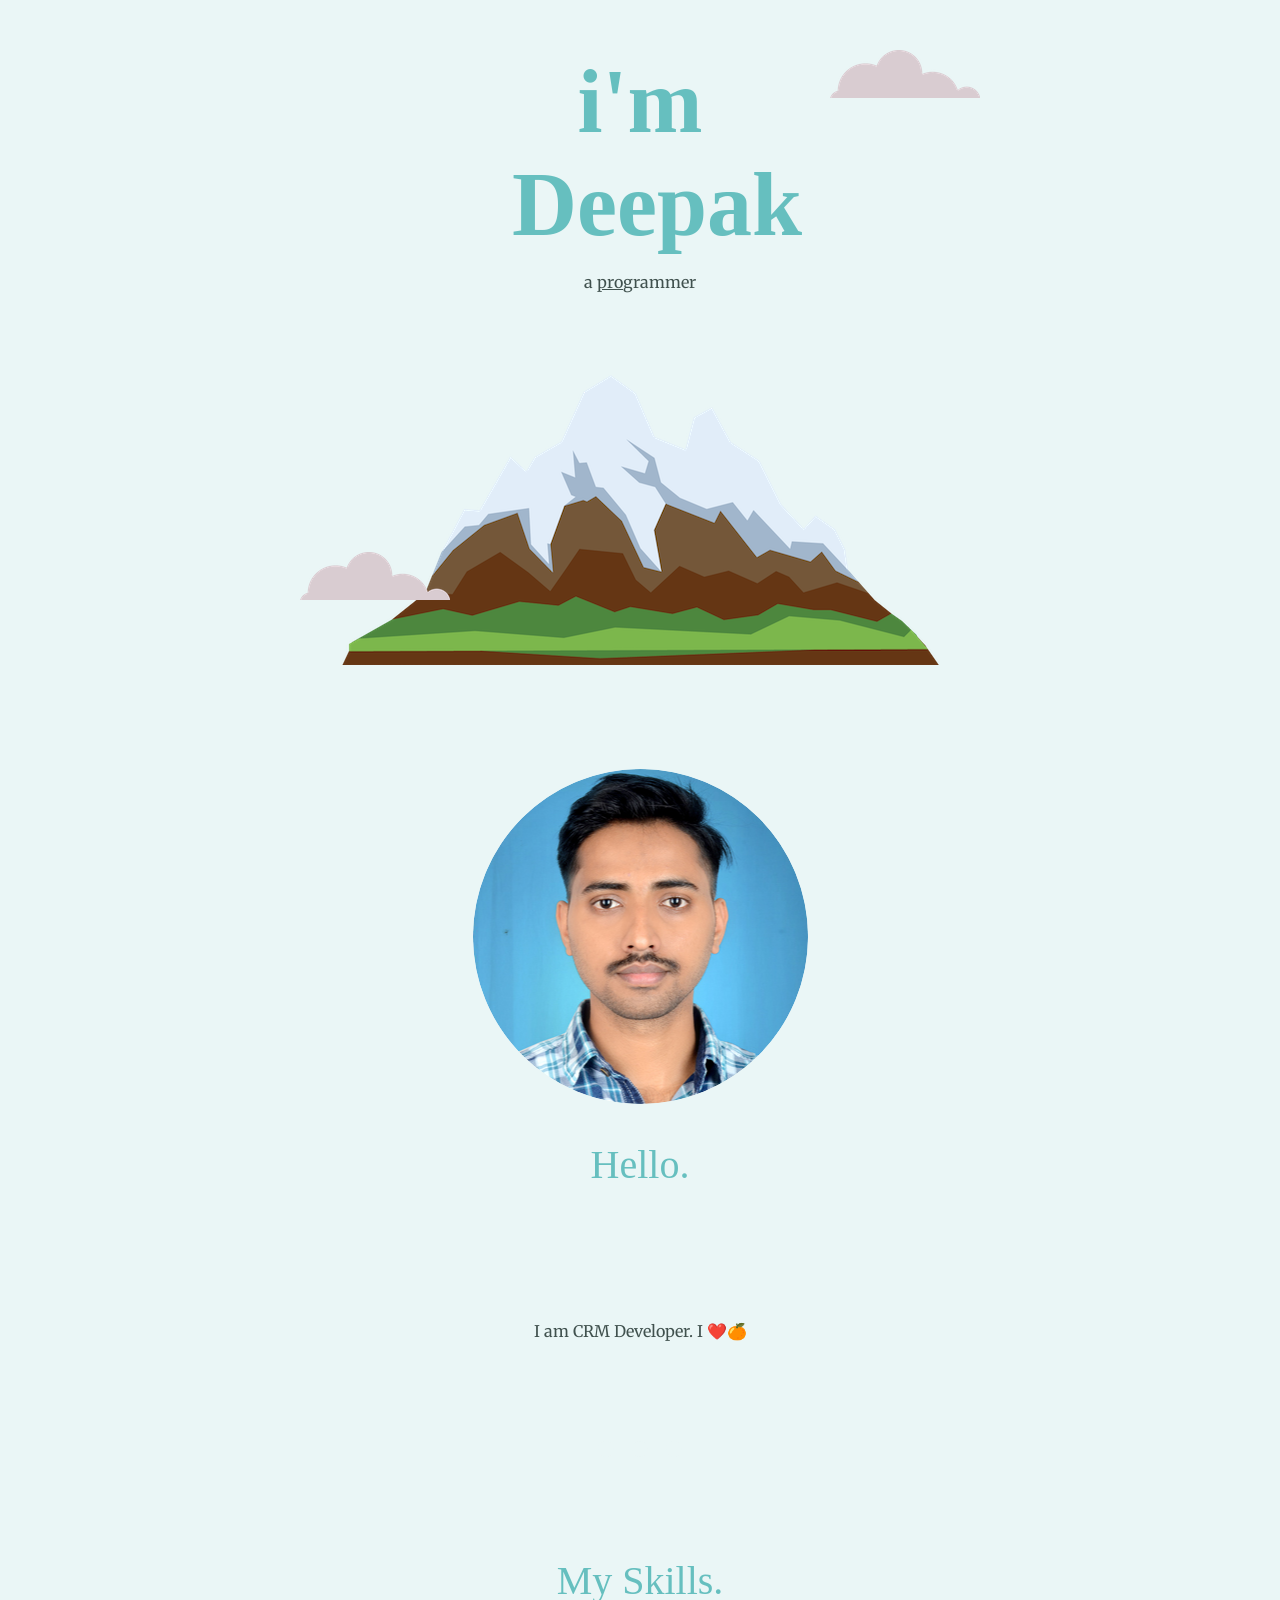
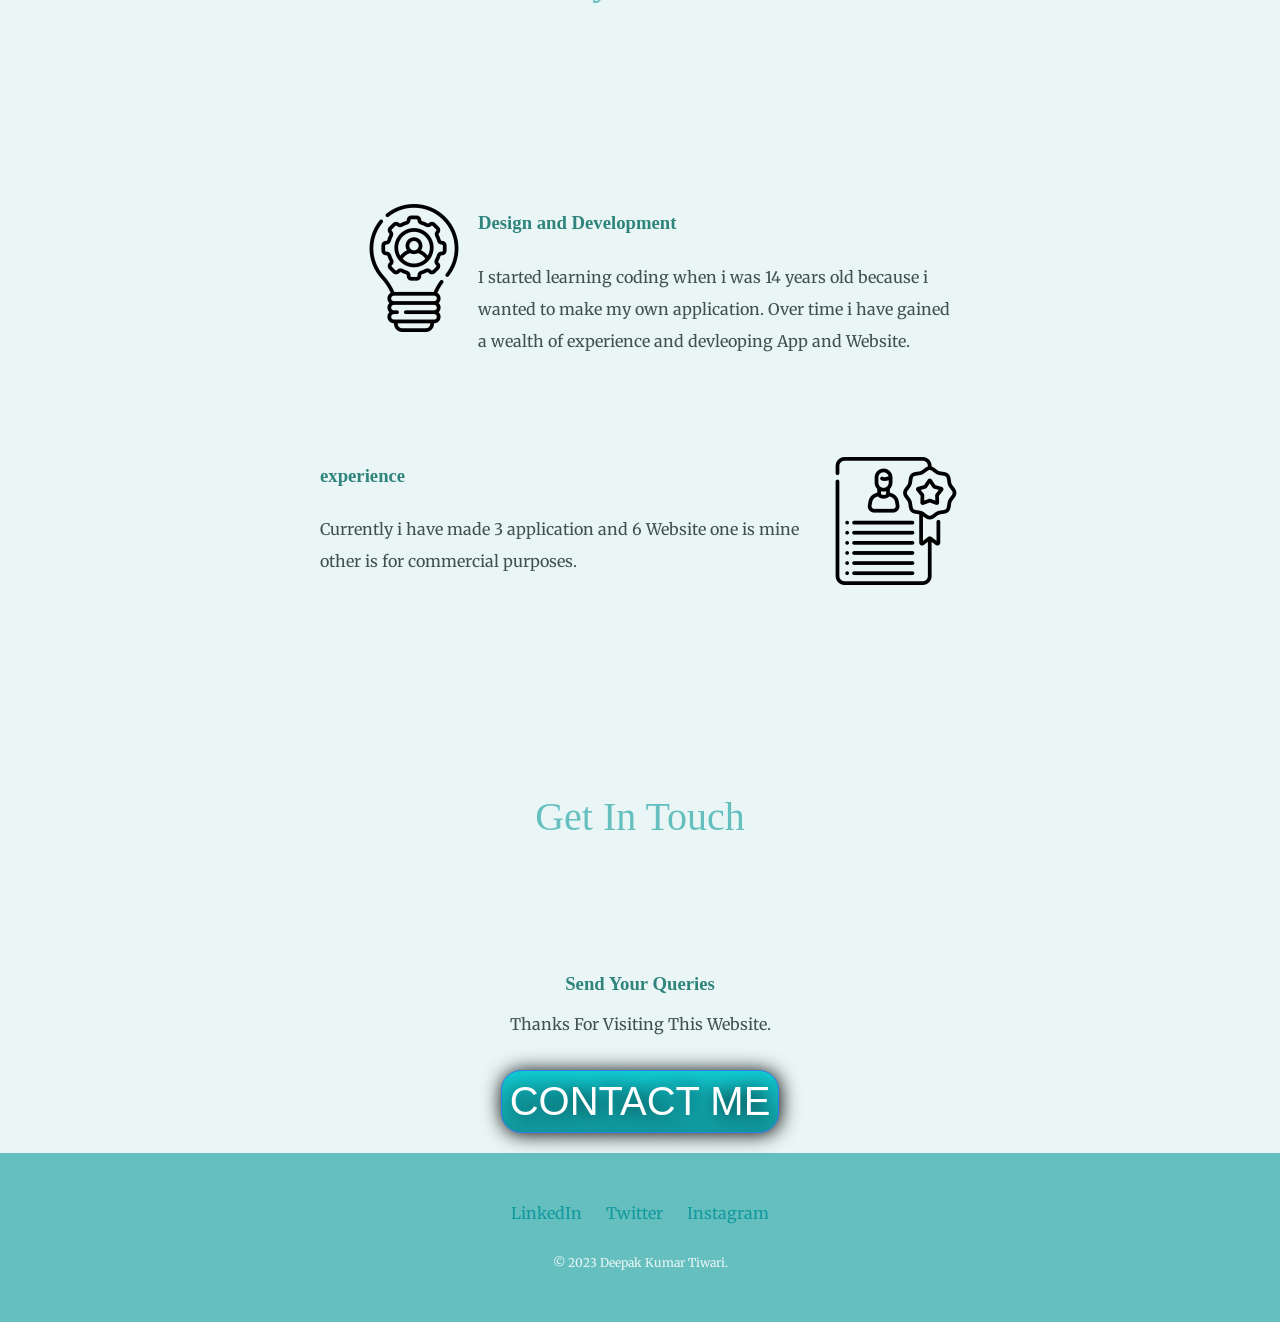
==== index.html @ 71260e7b "Icon Change" ====
<!DOCTYPE html>
<html lang="en" dir="ltr">

<head>
  <meta charset="utf-8">
  <title> Deepak K Tiwari</title>
  <link rel="stylesheet" href="css/styles.css">
  <link rel="icon" type="image/x-icon" href="images/deepak.png">
  <!-- <link rel="icon" href="favicon.ico"> -->
  <link href="<link rel=" preconnect" href="https://fonts.googleapis.com">
  <link rel="preconnect" href="https://fonts.gstatic.com" crossorigin>
  <link href="<link rel=" preconnect" href="https://fonts.googleapis.com">
  <link rel="preconnect" href="https://fonts.gstatic.com" crossorigin>
  <link href="https://fonts.googleapis.com/css2?family=Merriweather:wght@300&family=Montserrat:wght@200&display=swap"
    rel="stylesheet">
</head>

<body>
  <div class="top-container"> </div>
  <img class="top-cloud" src="images/cloud.png" alt="cloud">
  <h1>i'm Deepak</h1>
  <p> a <span class="pro">pro</span>grammer</p>
  <img class="bottom-cloud" src="images/cloud.png" alt="cloud-images">
  <img src="images/mountain.png" alt="mountain-images">
  <div class="middle-container"> </div>
  <div class="profile">
    <img class="profile" src="images/deepak.png" alt="profile-img">
    <h2>Hello.</h2>
    <p class="intro"> I am CRM Developer. I ❤️🍊 </p>
  </div>
  <hr>
  <div class="skills">
    <h2>My Skills.</h2>
    <div class="skill-row">
      <img class="skill" src="images/skill.png" alt="skill">
      <h3> Design and Development</h3>
      <p> I started learning coding when i was 14 years old because i wanted to make my own application. Over time i
        have gained a wealth of experience and devleoping App and Website.</p>
    </div>
    <div class="skill-row">
      <img class="experience" src="images/experience.png" alt="experience">
      <h3>experience</h3>
      <p class="experience-discription"> Currently i have made 3 application and 6 Website one is mine other is for
        commercial purposes. </p>
    </div>
  </div>
  <hr>
  <div class="contact-me">
    <h2>Get In Touch</h2>
    <h3> Send Your Queries</h3>
    <p> Thanks For Visiting This Website.</p>
    <a class="btn" href="mailto:ideepaktiwari999@gmail.com">CONTACT ME</a>
  </div>
  </div>
  <div class="bottom-container">
    <a class="footer-link" href="https://www.linkedin.com/in/shreedkt/">LinkedIn</a>
    <a class="footer-link" href="https://twitter.com/shreedkt">Twitter</a>
    <a class="footer-link" href="https://www.instagram.com/shreedkt/?hl=en">Instagram</a>
    <p class="copyright">© 2023 Deepak Kumar Tiwari.</p>
  </div>
</body>

</html>
---- css/styles.css ----
body{
  background-color: #EAF6F6;
  color: #40514E;
  margin: 0;
  text-align: center;
  font-family: 'Merriweather', serif;
}
h1{
  color: #66BFBF;
  font-size: 5.625rem;
  width: 20%;
  margin: 50px auto 0 auto;
  font-family: 'Sacramento', cursive;
}
h2{
  font-family: 'Sacramento', cursive;
  color: #66BFBF;
  font-size: 2.5rem;
  font-weight: normal;
  padding-bottom: 100px;
}
h3{
  font-family: 'Sacramento', cursive;
  color: #2F847C;
}
.profile{
  border-radius: 600px;
}
.pro {
  text-decoration: underline;
}
.bottom-cloud {
  position: absolute;
  left: 300px;
  bottom: 300px;
}
.top-cloud {
  position: absolute;
  right: 300px;
  top: 50px;
}.skill-row{
  width: 50%;
  margin: 100px auto 100px auto;
  text-align: left;
  line-height: 2;
}
.skill{
  float: left;
  margin-left: 30px;
}
.experience{
float: right;
margin-left: 30px;
}
.intro{
  width: 100%;
}
hr {
  border: dotted #EAF6F6 16px;
  border-bottom: none;
  width: 4%;
  margin: 100px auto;
}
.middle-container{
  margin: 100px 0;
}
.bottom-container{
  background-color: #66BFBF;
  padding: 50px 0 20px;
}
a{
  color: #11999E;
  margin: 20px 10px;
  text-decoration: none;
}
a:hover{
  color: #EAF6F6;
}
.copyright{
  color: #EAF6F6;
  font-size: 0.75rem;
  padding: 20px 0;
}
.btn{
   background: #11CDD4;
   background-image: -webkit-linear-gradient(top, #11CDD4, #11999E);
   background-image: -moz-linear-gradient(top, #11CDD4, #11999E);
   background-image: -ms-linear-gradient(top, #11CDD4, #11999E);
   background-image: -o-linear-gradient(top, #11CDD4, #11999E);
   background-image: -webkit-gradient(to bottom, #11CDD4, #11999E);
   -webkit-border-radius: 20px;
   -moz-border-radius: 20px;
   border-radius: 20px;
   color: #FFFFFF;
   font-family: Arial;
   font-size: 40px;
   font-weight: 100;
   padding: 8px;
   -webkit-box-shadow: 1px 1px 20px 0 #000000;
   -moz-box-shadow: 1px 1px 20px 0 #000000;
   box-shadow: 1px 1px 20px 0 #000000;
   text-shadow: 1px 1px 20px #000000;
   border: solid #337FED 1px;
   text-decoration: none;
   display: inline-block;
   cursor: pointer;
   text-align: center;
}

.BUTTON_RSQ:hover {
   border: solid #337FED 1px;
   background: #30E3CB;
   background-image: -webkit-linear-gradient(top, #30E3CB, #2BC4AD);
   background-image: -moz-linear-gradient(top, #30E3CB, #2BC4AD);
   background-image: -ms-linear-gradient(top, #30E3CB, #2BC4AD);
   background-image: -o-linear-gradient(top, #30E3CB, #2BC4AD);
   background-image: -webkit-gradient(to bottom, #30E3CB, #2BC4AD);
   -webkit-border-radius: 20px;
   -moz-border-radius: 20px;
   border-radius: 20px;
   text-decoration: none;
}



























/*.top-container {
  background-color:#66BFBF;
  position: relative;
  padding-top: 100px;
}

.middle-container {
  background-color: red;
  width: 200px;
  height: 200px;
}

.bottom-container {
  background-color: blue;
  width: 200px;
  height: 200px;
  bottom: 300px;
  left: 300px;
} */
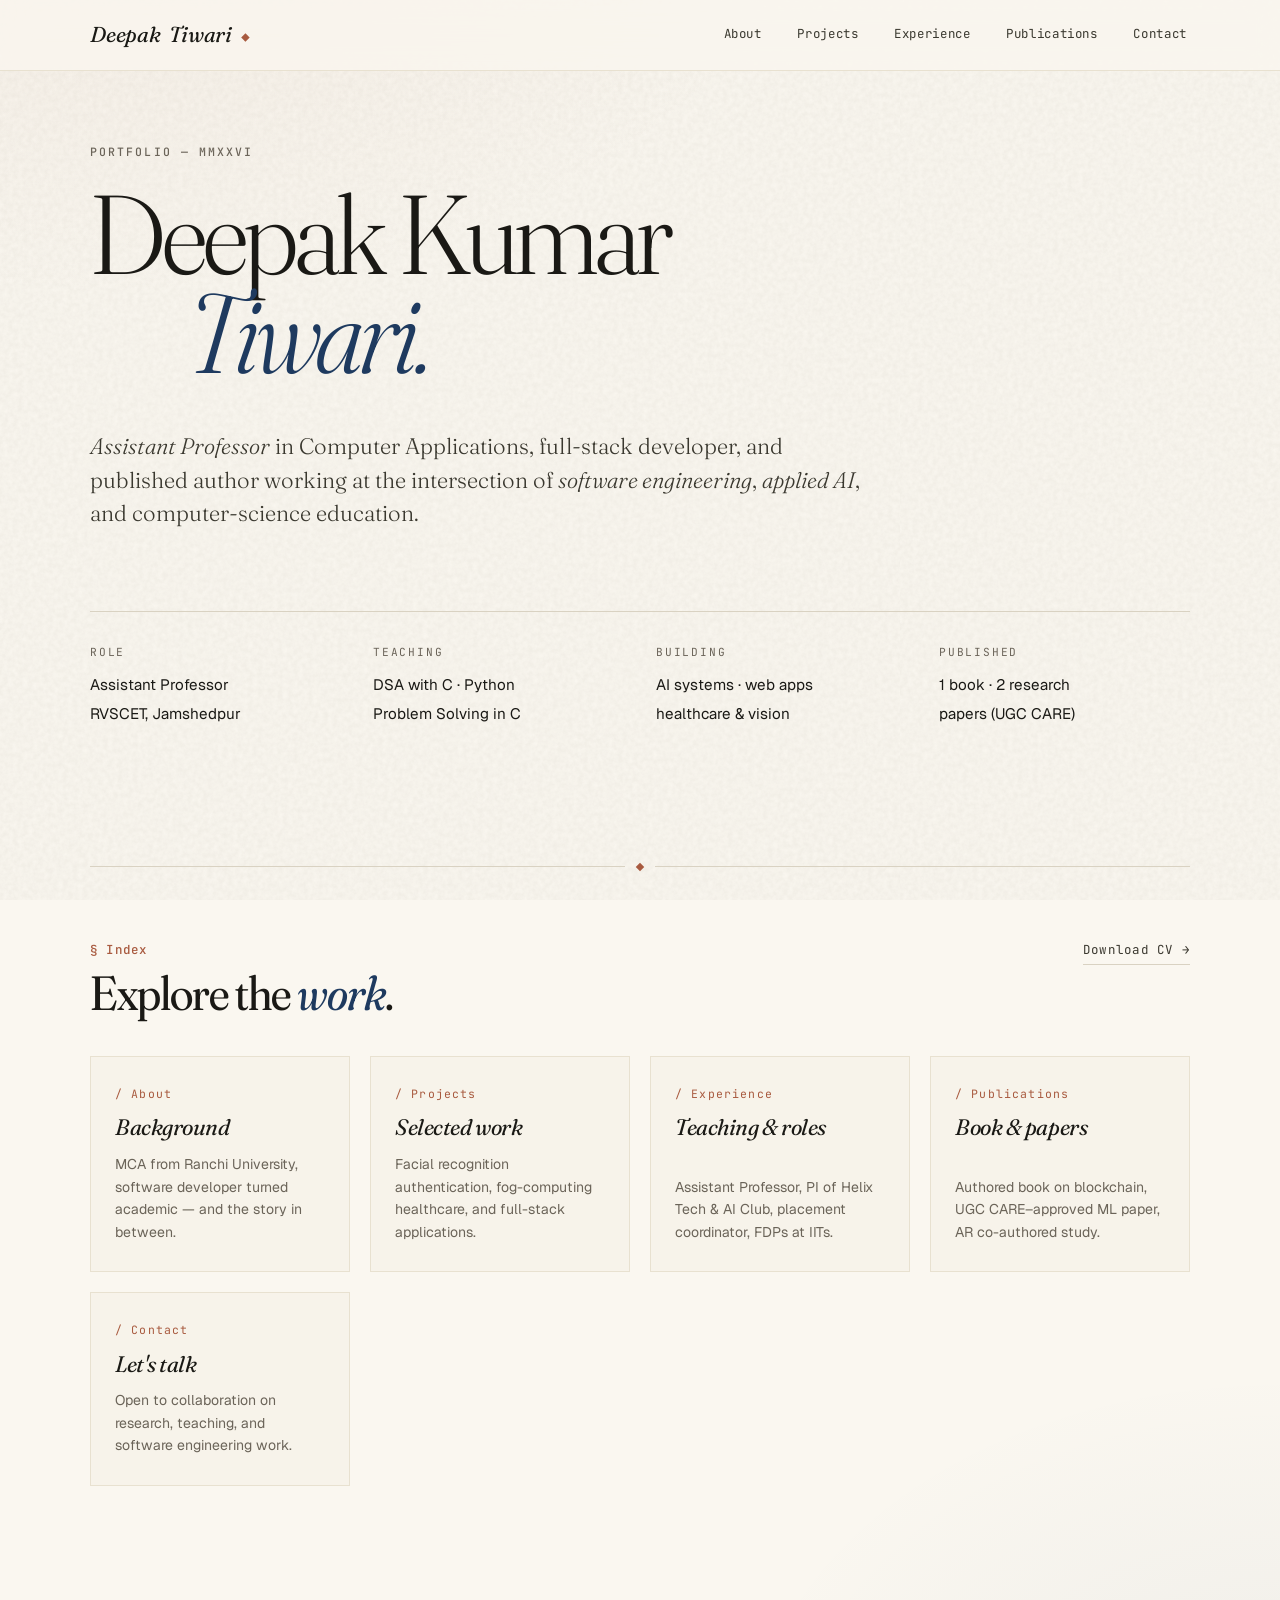
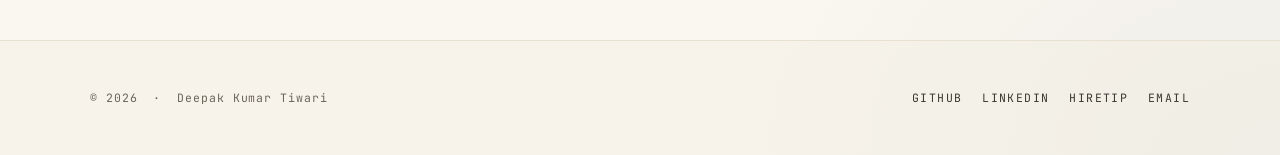
==== commit 0ba72ba0: "Updated Portfolio" ====
--- a/index.html
+++ b/index.html
@@ -1,63 +1,126 @@
-<!DOCTYPE html>
-<html lang="en" dir="ltr">
+<!doctype html>
+<html lang="en">
+<head>
+  <meta charset="utf-8" />
+  <meta name="viewport" content="width=device-width, initial-scale=1" />
+  <title>Deepak Kumar Tiwari — Assistant Professor · Developer · Author</title>
+  <meta name="description" content="Deepak Kumar Tiwari — Assistant Professor at RVS College of Engineering and Technology, Jamshedpur. Full-stack developer, AI enthusiast, published author." />
 
-<head>
-  <meta charset="utf-8">
-  <title> Deepak K Tiwari</title>
-  <link rel="stylesheet" href="css/styles.css">
-  <link rel="icon" type="image/x-icon" href="images/deepak.png">
-  <!-- <link rel="icon" href="favicon.ico"> -->
-  <link href="<link rel=" preconnect" href="https://fonts.googleapis.com">
-  <link rel="preconnect" href="https://fonts.gstatic.com" crossorigin>
-  <link href="<link rel=" preconnect" href="https://fonts.googleapis.com">
-  <link rel="preconnect" href="https://fonts.gstatic.com" crossorigin>
-  <link href="https://fonts.googleapis.com/css2?family=Merriweather:wght@300&family=Montserrat:wght@200&display=swap"
-    rel="stylesheet">
+  <link rel="preconnect" href="https://fonts.googleapis.com" />
+  <link rel="preconnect" href="https://fonts.gstatic.com" crossorigin />
+  <link href="https://fonts.googleapis.com/css2?family=Fraunces:ital,opsz,wght,SOFT@0,9..144,300..700,30..100;1,9..144,300..700,30..100&family=Geist:wght@300;400;500;600&family=JetBrains+Mono:wght@400;500&display=swap" rel="stylesheet" />
+
+  <link rel="stylesheet" href="styles.css" />
 </head>
+<body>
 
-<body>
-  <div class="top-container"> </div>
-  <img class="top-cloud" src="images/cloud.png" alt="cloud">
-  <h1>i'm Deepak</h1>
-  <p> a <span class="pro">pro</span>grammer</p>
-  <img class="bottom-cloud" src="images/cloud.png" alt="cloud-images">
-  <img src="images/mountain.png" alt="mountain-images">
-  <div class="middle-container"> </div>
-  <div class="profile">
-    <img class="profile" src="images/deepak.png" alt="profile-img">
-    <h2>Hello.</h2>
-    <p class="intro"> I am CRM Developer. I ❤️🍊 </p>
-  </div>
-  <hr>
-  <div class="skills">
-    <h2>My Skills.</h2>
-    <div class="skill-row">
-      <img class="skill" src="images/skill.png" alt="skill">
-      <h3> Design and Development</h3>
-      <p> I started learning coding when i was 14 years old because i wanted to make my own application. Over time i
-        have gained a wealth of experience and devleoping App and Website.</p>
+  <nav class="nav">
+    <div class="container nav-inner">
+      <a href="index.html" class="logo" aria-label="Home">
+        Deepak<span class="italic">&nbsp;Tiwari</span><span class="mark"></span>
+      </a>
+      <ul class="nav-links">
+        <li><a href="about.html"><span class="num"></span>About</a></li>
+        <li><a href="projects.html"><span class="num"></span>Projects</a></li>
+        <li><a href="experience.html"><span class="num"></span>Experience</a></li>
+        <li><a href="publications.html"><span class="num"></span>Publications</a></li>
+        <li><a href="contact.html"><span class="num"></span>Contact</a></li>
+      </ul>
     </div>
-    <div class="skill-row">
-      <img class="experience" src="images/experience.png" alt="experience">
-      <h3>experience</h3>
-      <p class="experience-discription"> Currently i have made 3 application and 6 Website one is mine other is for
-        commercial purposes. </p>
+  </nav>
+
+  <main class="container">
+    <section class="hero">
+      <div>
+        <p class="eyebrow reveal d1">Portfolio — MMXXVI</p>
+        <h1 class="hero-name reveal d2" style="margin-top: 1.5rem;">
+          Deepak&nbsp;Kumar
+          <span class="line2 italic">Tiwari.</span>
+        </h1>
+      </div>
+
+      <div class="reveal d3">
+        <p class="hero-lede">
+          <em class="italic">Assistant Professor</em> in Computer Applications, full-stack developer,
+          and published author working at the intersection of <em class="italic">software
+          engineering</em>, <em class="italic">applied AI</em>, and computer-science education.
+        </p>
+      </div>
+
+      <div class="hero-meta reveal d4">
+        <div class="meta-item">
+          <span class="label">Role</span>
+          <span class="value">Assistant Professor<br/>RVSCET, Jamshedpur</span>
+        </div>
+        <div class="meta-item">
+          <span class="label">Teaching</span>
+          <span class="value">DSA with C · Python<br/>Problem Solving in C</span>
+        </div>
+        <div class="meta-item">
+          <span class="label">Building</span>
+          <span class="value">AI systems · web apps<br/>healthcare &amp; vision</span>
+        </div>
+        <div class="meta-item">
+          <span class="label">Published</span>
+          <span class="value">1 book · 2 research<br/>papers (UGC CARE)</span>
+        </div>
+      </div>
+    </section>
+
+    <div class="divider reveal d5"><span></span></div>
+
+    <section class="reveal d5" style="padding-bottom: 4rem;">
+      <div style="display: flex; align-items: baseline; justify-content: space-between; flex-wrap: wrap; gap: 1rem;">
+        <div>
+          <span class="section-num">§ Index</span>
+          <h2 class="display" style="font-size: var(--step-3); margin-top: 0.5rem;">
+            Explore the <span class="italic" style="color: var(--accent);">work</span>.
+          </h2>
+        </div>
+        <a href="Deepak_Kumar_Tiwari_CV.pdf" download class="btn-quiet">Download CV →</a>
+      </div>
+
+      <div class="feature-grid">
+        <a href="about.html" class="feature-card reveal d5">
+          <span class="num"> / About</span>
+          <h3 class="display italic">Background</h3>
+          <p>MCA from Ranchi University, software developer turned academic — and the story in between.</p>
+        </a>
+        <a href="projects.html" class="feature-card reveal d5">
+          <span class="num"> / Projects</span>
+          <h3 class="display italic">Selected work</h3>
+          <p>Facial recognition authentication, fog-computing healthcare, and full-stack applications.</p>
+        </a>
+        <a href="experience.html" class="feature-card reveal d5">
+          <span class="num"> / Experience</span>
+          <h3 class="display italic">Teaching &amp; roles</h3>
+          <p>Assistant Professor, PI of Helix Tech &amp; AI Club, placement coordinator, FDPs at IITs.</p>
+        </a>
+        <a href="publications.html" class="feature-card reveal d6">
+          <span class="num"> / Publications</span>
+          <h3 class="display italic">Book &amp; papers</h3>
+          <p>Authored book on blockchain, UGC CARE–approved ML paper, AR co-authored study.</p>
+        </a>
+        <a href="contact.html" class="feature-card reveal d6">
+          <span class="num"> / Contact</span>
+          <h3 class="display italic">Let's talk</h3>
+          <p>Open to collaboration on research, teaching, and software engineering work.</p>
+        </a>
+      </div>
+    </section>
+  </main>
+
+  <footer>
+    <div class="container footer-inner">
+      <p>© 2026 &nbsp;·&nbsp; Deepak Kumar Tiwari</p>
+      <ul class="footer-social">
+        <li><a href="https://github.com/shreedkt" target="_blank" rel="noopener">GitHub</a></li>
+        <li><a href="https://www.linkedin.com/in/shreedkt/" target="_blank" rel="noopener">LinkedIn</a></li>
+        <li><a href="https://hiretip.co/p/shreedkt" target="_blank" rel="noopener">Hiretip</a></li>
+        <li><a href="mailto:deepakkumartiwari999@gmail.com">Email</a></li>
+      </ul>
     </div>
-  </div>
-  <hr>
-  <div class="contact-me">
-    <h2>Get In Touch</h2>
-    <h3> Send Your Queries</h3>
-    <p> Thanks For Visiting This Website.</p>
-    <a class="btn" href="mailto:ideepaktiwari999@gmail.com">CONTACT ME</a>
-  </div>
-  </div>
-  <div class="bottom-container">
-    <a class="footer-link" href="https://www.linkedin.com/in/shreedkt/">LinkedIn</a>
-    <a class="footer-link" href="https://twitter.com/shreedkt">Twitter</a>
-    <a class="footer-link" href="https://www.instagram.com/shreedkt/?hl=en">Instagram</a>
-    <p class="copyright">© 2023 Deepak Kumar Tiwari.</p>
-  </div>
+  </footer>
+
 </body>
-
-</html>+</html>
--- a/styles.css
+++ b/styles.css
@@ -0,0 +1,767 @@
+/* ---------------------------------------------------------
+   Deepak Kumar Tiwari — Portfolio
+   Editorial academic design system
+   --------------------------------------------------------- */
+
+:root {
+  /* Palette — warm cream + deep ink + restrained navy accent */
+  --bg:           #faf7f0;
+  --bg-alt:       #f3ede0;
+  --ink:          #1a1915;
+  --ink-soft:     #3a382f;
+  --muted:        #6b6459;
+  --muted-soft:   #8b8478;
+  --accent:       #1e3a5f;   /* deep navy */
+  --rust:         #a85a3f;   /* editorial terracotta */
+  --border:       #d9d2c2;
+  --border-soft:  #e8e1d0;
+
+  /* Type */
+  --f-display: 'Fraunces', 'Playfair Display', Georgia, serif;
+  --f-body:    'Geist', -apple-system, BlinkMacSystemFont, 'Segoe UI', sans-serif;
+  --f-mono:    'JetBrains Mono', 'SF Mono', ui-monospace, monospace;
+
+  /* Scale */
+  --step--1: clamp(0.78rem, 0.75rem + 0.15vw, 0.88rem);
+  --step-0:  clamp(1rem, 0.95rem + 0.25vw, 1.125rem);
+  --step-1:  clamp(1.2rem, 1.1rem + 0.5vw, 1.4rem);
+  --step-2:  clamp(1.5rem, 1.3rem + 1vw, 2rem);
+  --step-3:  clamp(2rem, 1.6rem + 2vw, 3rem);
+  --step-4:  clamp(2.75rem, 2rem + 3.5vw, 4.5rem);
+  --step-5:  clamp(3.5rem, 2.3rem + 6vw, 7rem);
+
+  /* Layout */
+  --container: 1180px;
+  --gutter:    clamp(1.25rem, 4vw, 2.5rem);
+}
+
+/* ---------------------------------------------------------
+   Reset & base
+   --------------------------------------------------------- */
+*,*::before,*::after { box-sizing: border-box; margin: 0; padding: 0; }
+
+html { scroll-behavior: smooth; -webkit-text-size-adjust: 100%; }
+
+body {
+  font-family: var(--f-body);
+  font-size: var(--step-0);
+  line-height: 1.6;
+  color: var(--ink);
+  background: var(--bg);
+  /* subtle paper grain */
+  background-image:
+    radial-gradient(1200px 800px at 10% -10%, rgba(168,90,63,.06), transparent 60%),
+    radial-gradient(1000px 700px at 100% 100%, rgba(30,58,95,.05), transparent 55%);
+  min-height: 100vh;
+  overflow-x: hidden;
+  -webkit-font-smoothing: antialiased;
+  font-feature-settings: 'ss01', 'cv11';
+}
+
+/* Grain overlay */
+body::before {
+  content: '';
+  position: fixed; inset: 0;
+  pointer-events: none;
+  z-index: 1;
+  opacity: .35;
+  mix-blend-mode: multiply;
+  background-image: url("data:image/svg+xml,%3Csvg viewBox='0 0 200 200' xmlns='http://www.w3.org/2000/svg'%3E%3Cfilter id='n'%3E%3CfeTurbulence type='fractalNoise' baseFrequency='0.9' numOctaves='3' stitchTiles='stitch'/%3E%3CfeColorMatrix values='0 0 0 0 0.1 0 0 0 0 0.08 0 0 0 0 0.05 0 0 0 0.18 0'/%3E%3C/filter%3E%3Crect width='100%25' height='100%25' filter='url(%23n)'/%3E%3C/svg%3E");
+}
+
+main, nav, footer { position: relative; z-index: 2; }
+
+a { color: inherit; text-decoration: none; }
+
+::selection { background: var(--accent); color: var(--bg); }
+
+/* ---------------------------------------------------------
+   Typography
+   --------------------------------------------------------- */
+.display {
+  font-family: var(--f-display);
+  font-weight: 400;
+  font-variation-settings: 'opsz' 144, 'SOFT' 50;
+  line-height: 0.95;
+  letter-spacing: -0.02em;
+  color: var(--ink);
+}
+
+h1, h2, h3 { font-family: var(--f-display); font-weight: 400; line-height: 1.05; letter-spacing: -0.015em; }
+h2 { font-size: var(--step-3); }
+h3 { font-size: var(--step-2); font-variation-settings: 'opsz' 72; }
+
+.italic { font-style: italic; font-feature-settings: 'ss01'; }
+
+.eyebrow {
+  font-family: var(--f-mono);
+  font-size: 0.72rem;
+  text-transform: uppercase;
+  letter-spacing: 0.18em;
+  color: var(--muted);
+  font-weight: 500;
+}
+
+.section-num {
+  font-family: var(--f-mono);
+  font-size: 0.78rem;
+  letter-spacing: 0.1em;
+  color: var(--rust);
+  font-weight: 500;
+}
+
+p { color: var(--ink-soft); max-width: 62ch; }
+p + p { margin-top: 1em; }
+
+/* ---------------------------------------------------------
+   Layout helpers
+   --------------------------------------------------------- */
+.container {
+  max-width: var(--container);
+  margin-inline: auto;
+  padding-inline: var(--gutter);
+}
+
+.divider {
+  display: flex; align-items: center; gap: 0.75rem;
+  color: var(--border);
+  margin: 4rem 0;
+}
+.divider::before, .divider::after {
+  content: ''; flex: 1; height: 1px; background: currentColor;
+}
+.divider span {
+  width: 6px; height: 6px; background: var(--rust);
+  transform: rotate(45deg);
+}
+
+/* ---------------------------------------------------------
+   Nav
+   --------------------------------------------------------- */
+.nav {
+  position: sticky; top: 0; z-index: 50;
+  backdrop-filter: blur(14px) saturate(140%);
+  -webkit-backdrop-filter: blur(14px) saturate(140%);
+  background: rgba(250, 247, 240, 0.78);
+  border-bottom: 1px solid var(--border-soft);
+}
+
+.nav-inner {
+  display: flex; align-items: center; justify-content: space-between;
+  padding-block: 1.1rem;
+}
+
+.logo {
+  font-family: var(--f-display);
+  font-style: italic;
+  font-size: 1.35rem;
+  letter-spacing: -0.01em;
+  display: inline-flex; align-items: baseline; gap: 0.3rem;
+}
+.logo .mark {
+  display: inline-block; width: 6px; height: 6px;
+  background: var(--rust);
+  transform: rotate(45deg) translateY(-2px);
+  margin-left: 4px;
+}
+
+.nav-links {
+  display: flex; gap: clamp(0.5rem, 2vw, 2rem);
+  list-style: none;
+  font-family: var(--f-mono);
+  font-size: 0.78rem;
+  letter-spacing: 0.05em;
+}
+.nav-links a {
+  position: relative;
+  padding: 0.4rem 0.2rem;
+  color: var(--ink-soft);
+  transition: color .25s ease;
+}
+.nav-links a::after {
+  content: '';
+  position: absolute; left: 0; bottom: 0.1rem; height: 1px;
+  width: 0; background: var(--rust);
+  transition: width .35s cubic-bezier(.6,0,.2,1);
+}
+.nav-links a:hover { color: var(--ink); }
+.nav-links a:hover::after, .nav-links a[aria-current="page"]::after { width: 100%; }
+.nav-links a[aria-current="page"] { color: var(--ink); }
+.nav-links .num {
+  color: var(--muted-soft);
+  margin-right: 0.35em;
+  font-size: 0.68rem;
+}
+
+@media (max-width: 560px) {
+  .nav-links .num { display: none; }
+  .nav-links { gap: 0.9rem; }
+}
+
+/* ---------------------------------------------------------
+   Hero
+   --------------------------------------------------------- */
+.hero {
+  padding-top: clamp(3rem, 8vh, 6rem);
+  padding-bottom: clamp(3rem, 8vh, 6rem);
+  display: grid;
+  grid-template-columns: 1fr;
+  gap: 3rem;
+}
+
+.hero-name {
+  font-family: var(--f-display);
+  font-size: var(--step-5);
+  line-height: 0.88;
+  letter-spacing: -0.035em;
+  font-weight: 300;
+  font-variation-settings: 'opsz' 144, 'SOFT' 30;
+}
+.hero-name .line2 {
+  display: block; font-style: italic; color: var(--accent);
+  padding-left: clamp(1.5rem, 8vw, 6rem);
+}
+
+.hero-meta {
+  display: grid;
+  grid-template-columns: repeat(auto-fit, minmax(180px, 1fr));
+  gap: 1.5rem 2rem;
+  padding-top: 2rem;
+  border-top: 1px solid var(--border);
+  margin-top: 2rem;
+}
+.meta-item .label {
+  display: block;
+  font-family: var(--f-mono);
+  font-size: 0.7rem;
+  text-transform: uppercase;
+  letter-spacing: 0.16em;
+  color: var(--muted);
+  margin-bottom: 0.5rem;
+}
+.meta-item .value { font-size: 0.95rem; color: var(--ink); line-height: 1.4; }
+
+.hero-lede {
+  max-width: 56ch;
+  font-size: var(--step-1);
+  line-height: 1.5;
+  color: var(--ink-soft);
+  font-family: var(--f-display);
+  font-weight: 300;
+  font-variation-settings: 'opsz' 36;
+}
+
+/* ---------------------------------------------------------
+   Section blocks
+   --------------------------------------------------------- */
+section.page-section {
+  padding-block: clamp(3rem, 7vw, 6rem);
+}
+.page-header {
+  display: grid;
+  grid-template-columns: 1fr;
+  gap: 0.8rem;
+  margin-bottom: clamp(2rem, 5vw, 4rem);
+}
+.page-header h1 {
+  font-size: var(--step-4);
+  font-weight: 300;
+  font-variation-settings: 'opsz' 144, 'SOFT' 40;
+}
+.page-header h1 em { color: var(--accent); font-feature-settings: 'ss01'; }
+
+/* Two-column layout for content pages */
+.two-col {
+  display: grid;
+  grid-template-columns: minmax(0, 1fr);
+  gap: clamp(2rem, 5vw, 5rem);
+}
+@media (min-width: 840px) {
+  .two-col { grid-template-columns: 180px minmax(0, 1fr); gap: clamp(2rem, 6vw, 6rem); }
+}
+.col-label { position: sticky; top: 6rem; align-self: start; }
+
+/* ---------------------------------------------------------
+   Entries (projects / experience / education)
+   --------------------------------------------------------- */
+.entry {
+  display: grid;
+  grid-template-columns: 1fr;
+  gap: 0.5rem 2rem;
+  padding-block: 2rem;
+  border-top: 1px solid var(--border-soft);
+  position: relative;
+  transition: background .4s ease;
+}
+.entry:last-child { border-bottom: 1px solid var(--border-soft); }
+
+@media (min-width: 720px) {
+  .entry { grid-template-columns: 140px 1fr auto; align-items: baseline; }
+}
+
+.entry:hover { background: rgba(234, 225, 208, 0.35); }
+.entry:hover .entry-title::after { transform: translateX(4px); }
+
+.entry-date {
+  font-family: var(--f-mono);
+  font-size: 0.78rem;
+  color: var(--muted);
+  letter-spacing: 0.03em;
+  padding-top: 0.25rem;
+}
+.entry-body h3 {
+  font-size: 1.4rem;
+  line-height: 1.2;
+  margin-bottom: 0.35rem;
+  font-variation-settings: 'opsz' 60;
+}
+.entry-title {
+  display: inline-flex; align-items: center; gap: 0.4em;
+}
+.entry-title::after {
+  content: '→';
+  font-family: var(--f-body);
+  color: var(--rust);
+  opacity: 0; transform: translateX(-4px);
+  transition: all .35s cubic-bezier(.6,0,.2,1);
+  font-size: 0.85em;
+}
+.entry:hover .entry-title::after { opacity: 1; transform: translateX(0); }
+
+.entry-sub {
+  color: var(--muted);
+  font-size: 0.92rem;
+  font-style: italic;
+  font-family: var(--f-display);
+  font-variation-settings: 'opsz' 24;
+}
+.entry-body p { margin-top: 0.75rem; font-size: 0.95rem; }
+
+.entry-tags {
+  display: flex; flex-wrap: wrap; gap: 0.4rem;
+  margin-top: 0.9rem;
+  font-family: var(--f-mono);
+  font-size: 0.68rem;
+}
+.entry-tags span {
+  padding: 0.2rem 0.55rem;
+  border: 1px solid var(--border);
+  border-radius: 999px;
+  color: var(--ink-soft);
+  letter-spacing: 0.04em;
+}
+
+.entry-link {
+  font-family: var(--f-mono);
+  font-size: 0.72rem;
+  letter-spacing: 0.1em;
+  text-transform: uppercase;
+  color: var(--accent);
+  white-space: nowrap;
+  padding-top: 0.35rem;
+}
+
+/* ---------------------------------------------------------
+   Skills grid
+   --------------------------------------------------------- */
+.skills-grid {
+  display: grid;
+  grid-template-columns: repeat(auto-fit, minmax(200px, 1fr));
+  gap: 2rem 3rem;
+}
+.skill-group h4 {
+  font-family: var(--f-mono);
+  font-size: 0.75rem;
+  text-transform: uppercase;
+  letter-spacing: 0.14em;
+  color: var(--rust);
+  margin-bottom: 0.8rem;
+  font-weight: 500;
+}
+.skill-group ul { list-style: none; }
+.skill-group li {
+  padding: 0.3rem 0;
+  color: var(--ink-soft);
+  font-size: 0.95rem;
+  border-bottom: 1px dashed var(--border-soft);
+}
+.skill-group li:last-child { border-bottom: none; }
+
+/* ---------------------------------------------------------
+   Contact / CTA
+   --------------------------------------------------------- */
+.cta-row {
+  display: flex; flex-wrap: wrap; gap: 1rem 1.5rem;
+  align-items: center;
+  margin-top: 2rem;
+}
+.btn {
+  display: inline-flex; align-items: center; gap: 0.5rem;
+  padding: 0.85rem 1.4rem;
+  font-family: var(--f-mono);
+  font-size: 0.78rem;
+  letter-spacing: 0.12em;
+  text-transform: uppercase;
+  border: 1px solid var(--ink);
+  color: var(--ink);
+  background: transparent;
+  transition: all .3s cubic-bezier(.6,0,.2,1);
+  position: relative;
+  overflow: hidden;
+}
+.btn::before {
+  content: '';
+  position: absolute; inset: 0;
+  background: var(--ink);
+  transform: translateY(100%);
+  transition: transform .35s cubic-bezier(.6,0,.2,1);
+  z-index: -1;
+}
+.btn:hover { color: var(--bg); }
+.btn:hover::before { transform: translateY(0); }
+.btn.primary { background: var(--ink); color: var(--bg); }
+.btn.primary::before { background: var(--accent); }
+.btn.primary:hover { color: var(--bg); border-color: var(--accent); }
+
+.btn-quiet {
+  font-family: var(--f-mono);
+  font-size: 0.78rem;
+  letter-spacing: 0.1em;
+  color: var(--ink-soft);
+  border-bottom: 1px solid var(--border);
+  padding: 0.25rem 0;
+  transition: all .3s ease;
+}
+.btn-quiet:hover { color: var(--rust); border-bottom-color: var(--rust); }
+
+/* ---------------------------------------------------------
+   Contact list
+   --------------------------------------------------------- */
+.contact-list {
+  list-style: none;
+  display: grid;
+  gap: 0;
+  margin-top: 2rem;
+}
+.contact-list li {
+  display: grid;
+  grid-template-columns: 120px 1fr auto;
+  align-items: baseline;
+  gap: 1.5rem;
+  padding: 1.2rem 0;
+  border-top: 1px solid var(--border-soft);
+  font-family: var(--f-body);
+}
+.contact-list li:last-child { border-bottom: 1px solid var(--border-soft); }
+.contact-list .lbl {
+  font-family: var(--f-mono);
+  font-size: 0.7rem;
+  text-transform: uppercase;
+  letter-spacing: 0.14em;
+  color: var(--muted);
+}
+.contact-list .val {
+  font-family: var(--f-display);
+  font-size: 1.2rem;
+  font-variation-settings: 'opsz' 24;
+  color: var(--ink);
+}
+.contact-list .val a { position: relative; }
+.contact-list .val a:hover { color: var(--rust); font-style: italic; }
+.contact-list .go {
+  font-family: var(--f-mono);
+  font-size: 0.72rem;
+  color: var(--muted-soft);
+  letter-spacing: 0.1em;
+}
+@media (max-width: 640px) {
+  .contact-list li { grid-template-columns: 1fr; gap: 0.3rem; }
+  .contact-list .go { display: none; }
+}
+
+/* ---------------------------------------------------------
+   Home page feature cards
+   --------------------------------------------------------- */
+.feature-grid {
+  display: grid;
+  grid-template-columns: repeat(auto-fit, minmax(240px, 1fr));
+  gap: 1.25rem;
+  margin-top: 2.5rem;
+}
+.feature-card {
+  padding: 1.75rem 1.5rem;
+  border: 1px solid var(--border-soft);
+  background: rgba(243, 237, 224, 0.4);
+  transition: all .35s cubic-bezier(.6,0,.2,1);
+  display: flex; flex-direction: column; gap: 0.75rem;
+  min-height: 180px;
+  position: relative;
+  overflow: hidden;
+}
+.feature-card::after {
+  content: '';
+  position: absolute; top: 0; left: 0;
+  width: 100%; height: 2px;
+  background: var(--rust);
+  transform: scaleX(0); transform-origin: left;
+  transition: transform .4s cubic-bezier(.6,0,.2,1);
+}
+.feature-card:hover {
+  border-color: var(--border);
+  background: rgba(243, 237, 224, 0.8);
+  transform: translateY(-2px);
+}
+.feature-card:hover::after { transform: scaleX(1); }
+.feature-card .num {
+  font-family: var(--f-mono);
+  font-size: 0.72rem;
+  color: var(--rust);
+  letter-spacing: 0.1em;
+}
+.feature-card h3 {
+  font-size: 1.4rem;
+  line-height: 1.15;
+  font-variation-settings: 'opsz' 48;
+}
+.feature-card p {
+  font-size: 0.88rem;
+  color: var(--muted);
+  margin-top: auto;
+}
+
+/* ---------------------------------------------------------
+   Footer
+   --------------------------------------------------------- */
+footer {
+  margin-top: clamp(4rem, 10vh, 8rem);
+  padding-block: 3rem;
+  border-top: 1px solid var(--border-soft);
+  background: rgba(243, 237, 224, 0.4);
+}
+.footer-inner {
+  display: flex;
+  flex-wrap: wrap;
+  justify-content: space-between;
+  align-items: center;
+  gap: 1.5rem;
+}
+.footer-inner p {
+  font-family: var(--f-mono);
+  font-size: 0.72rem;
+  letter-spacing: 0.08em;
+  color: var(--muted);
+}
+.footer-social {
+  display: flex; gap: 1.25rem;
+  list-style: none;
+  font-family: var(--f-mono);
+  font-size: 0.72rem;
+  text-transform: uppercase;
+  letter-spacing: 0.12em;
+}
+.footer-social a { color: var(--ink-soft); transition: color .25s ease; }
+.footer-social a:hover { color: var(--rust); }
+
+/* ---------------------------------------------------------
+   Entrance animations (page-load staggered reveal)
+   --------------------------------------------------------- */
+@keyframes rise {
+  from { opacity: 0; transform: translateY(14px); }
+  to   { opacity: 1; transform: translateY(0); }
+}
+.reveal { opacity: 0; animation: rise .8s cubic-bezier(.2,.8,.2,1) forwards; }
+.reveal.d1 { animation-delay: 0.05s; }
+.reveal.d2 { animation-delay: 0.15s; }
+.reveal.d3 { animation-delay: 0.3s; }
+.reveal.d4 { animation-delay: 0.45s; }
+.reveal.d5 { animation-delay: 0.6s; }
+.reveal.d6 { animation-delay: 0.75s; }
+
+@media (prefers-reduced-motion: reduce) {
+  .reveal { opacity: 1; animation: none; }
+  html { scroll-behavior: auto; }
+}
+
+/* ---------------------------------------------------------
+   Publications
+   --------------------------------------------------------- */
+.pub {
+  padding: clamp(1.5rem, 3vw, 2.25rem);
+  border: 1px solid var(--border-soft);
+  background: rgba(243, 237, 224, 0.4);
+  margin-bottom: 1.25rem;
+  transition: all .35s ease;
+  position: relative;
+}
+.pub:hover {
+  border-color: var(--border);
+  background: rgba(243, 237, 224, 0.75);
+}
+.pub-type {
+  display: inline-block;
+  font-family: var(--f-mono);
+  font-size: 0.68rem;
+  letter-spacing: 0.16em;
+  text-transform: uppercase;
+  color: var(--bg);
+  background: var(--accent);
+  padding: 0.25rem 0.65rem;
+  margin-bottom: 1rem;
+}
+.pub-type.book    { background: var(--rust); }
+.pub-type.paper   { background: var(--accent); }
+.pub-type.chapter { background: var(--ink); }
+
+.pub-title {
+  font-family: var(--f-display);
+  font-size: clamp(1.25rem, 2vw, 1.6rem);
+  line-height: 1.2;
+  font-variation-settings: 'opsz' 60;
+  color: var(--ink);
+  margin-bottom: 0.75rem;
+  font-weight: 400;
+}
+.pub-authors {
+  font-size: 0.92rem;
+  color: var(--ink-soft);
+  margin-bottom: 0.5rem;
+  line-height: 1.5;
+}
+.pub-authors .me { color: var(--rust); font-weight: 500; font-style: italic; }
+.pub-venue {
+  font-family: var(--f-display);
+  font-style: italic;
+  color: var(--muted);
+  font-size: 0.92rem;
+  font-variation-settings: 'opsz' 24;
+  margin-bottom: 1rem;
+}
+.pub-badges {
+  display: flex; flex-wrap: wrap; gap: 0.5rem;
+  margin-bottom: 1rem;
+}
+.pub-badge {
+  font-family: var(--f-mono);
+  font-size: 0.66rem;
+  letter-spacing: 0.1em;
+  text-transform: uppercase;
+  padding: 0.25rem 0.55rem;
+  border: 1px solid var(--border);
+  color: var(--ink-soft);
+  background: var(--bg);
+}
+.pub-badge.strong { border-color: var(--accent); color: var(--accent); }
+.pub-links {
+  display: flex; gap: 1.25rem; flex-wrap: wrap;
+  padding-top: 1rem;
+  border-top: 1px solid var(--border-soft);
+  font-family: var(--f-mono);
+  font-size: 0.75rem;
+  letter-spacing: 0.08em;
+}
+.pub-links a {
+  color: var(--accent);
+  border-bottom: 1px solid transparent;
+  transition: all .25s ease;
+}
+.pub-links a:hover { border-bottom-color: currentColor; color: var(--rust); }
+
+/* ---------------------------------------------------------
+   Resume download CTA
+   --------------------------------------------------------- */
+.resume-block {
+  display: grid;
+  grid-template-columns: 1fr;
+  gap: 2rem;
+  padding: clamp(2rem, 4vw, 3rem);
+  border: 1px solid var(--border);
+  background: linear-gradient(135deg, rgba(243, 237, 224, 0.7), rgba(250, 247, 240, 0.9));
+  position: relative;
+  overflow: hidden;
+}
+@media (min-width: 720px) {
+  .resume-block { grid-template-columns: 1fr auto; align-items: center; }
+}
+.resume-block::before {
+  content: '';
+  position: absolute;
+  top: -20px; right: -20px;
+  width: 140px; height: 140px;
+  background: radial-gradient(circle, rgba(168, 90, 63, 0.15), transparent 70%);
+  pointer-events: none;
+}
+.resume-block h3 {
+  font-size: clamp(1.5rem, 3vw, 2rem);
+  line-height: 1.1;
+  margin-bottom: 0.5rem;
+  font-variation-settings: 'opsz' 72;
+}
+.resume-block .meta {
+  font-family: var(--f-mono);
+  font-size: 0.72rem;
+  letter-spacing: 0.1em;
+  color: var(--muted);
+  text-transform: uppercase;
+  margin-bottom: 0.75rem;
+}
+.resume-block .actions {
+  display: flex; gap: 0.75rem; flex-wrap: wrap;
+}
+
+/* ---------------------------------------------------------
+   Reference card
+   --------------------------------------------------------- */
+.ref-card {
+  padding: 1.5rem;
+  border: 1px dashed var(--border);
+  background: rgba(243, 237, 224, 0.3);
+  font-size: 0.92rem;
+}
+.ref-card .ref-name {
+  font-family: var(--f-display);
+  font-size: 1.15rem;
+  font-variation-settings: 'opsz' 24;
+  color: var(--ink);
+  display: block;
+  margin-bottom: 0.35rem;
+}
+.ref-card .ref-role {
+  font-family: var(--f-mono);
+  font-size: 0.72rem;
+  letter-spacing: 0.1em;
+  text-transform: uppercase;
+  color: var(--muted);
+  margin-bottom: 0.75rem;
+}
+.ref-card .ref-contact { color: var(--ink-soft); }
+.ref-card .ref-contact a { color: var(--accent); }
+
+/* ---------------------------------------------------------
+   Philosophy blockquote
+   --------------------------------------------------------- */
+.philosophy {
+  padding-left: clamp(1rem, 3vw, 2rem);
+  border-left: 2px solid var(--rust);
+  margin: 1.5rem 0;
+}
+.philosophy p {
+  font-family: var(--f-display);
+  font-size: var(--step-1);
+  font-style: italic;
+  font-variation-settings: 'opsz' 36;
+  color: var(--ink);
+  line-height: 1.5;
+  font-weight: 300;
+  max-width: 54ch;
+}
+.philosophy p + p { margin-top: 0.75rem; }
+
+/* ---------------------------------------------------------
+   5-item nav overflow fix on small screens
+   --------------------------------------------------------- */
+@media (max-width: 640px) {
+  .nav-links { font-size: 0.72rem; gap: 0.75rem; }
+}
+@media (max-width: 480px) {
+  .nav-links { font-size: 0.68rem; gap: 0.55rem; }
+}
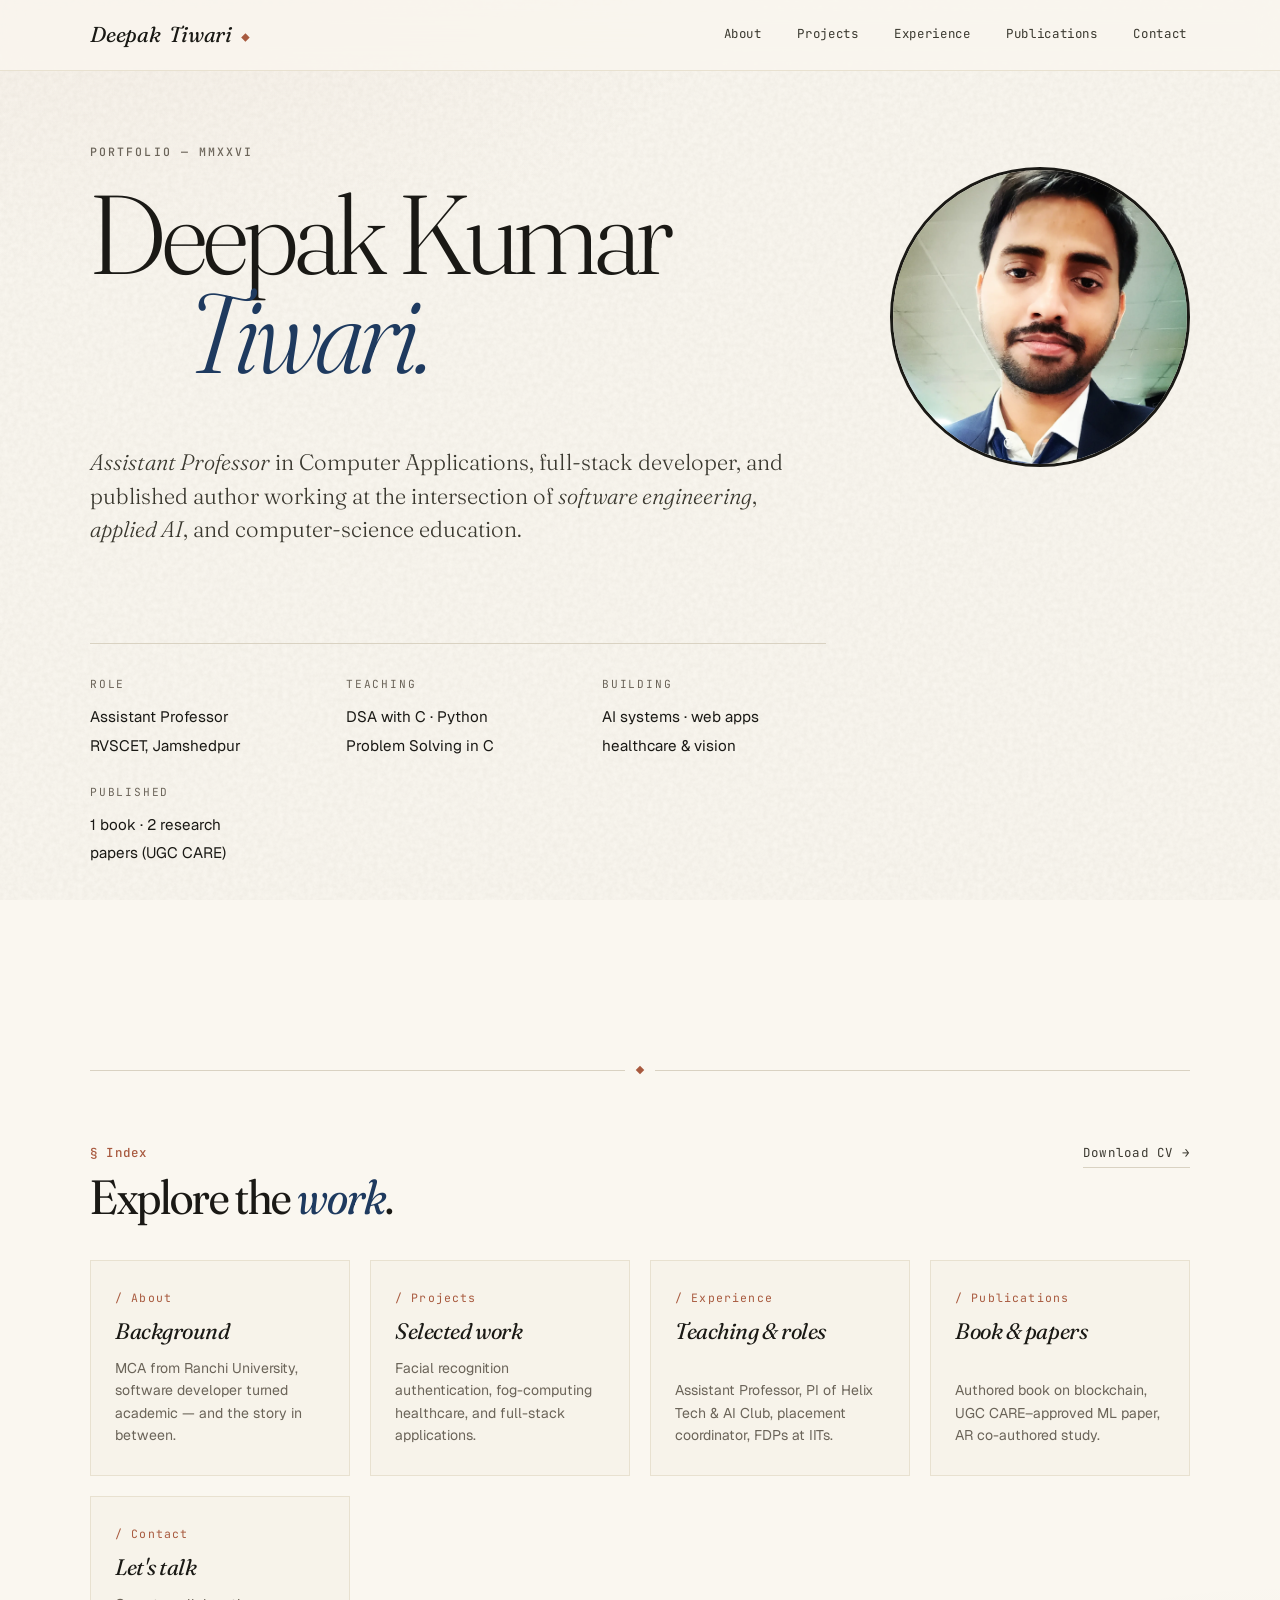
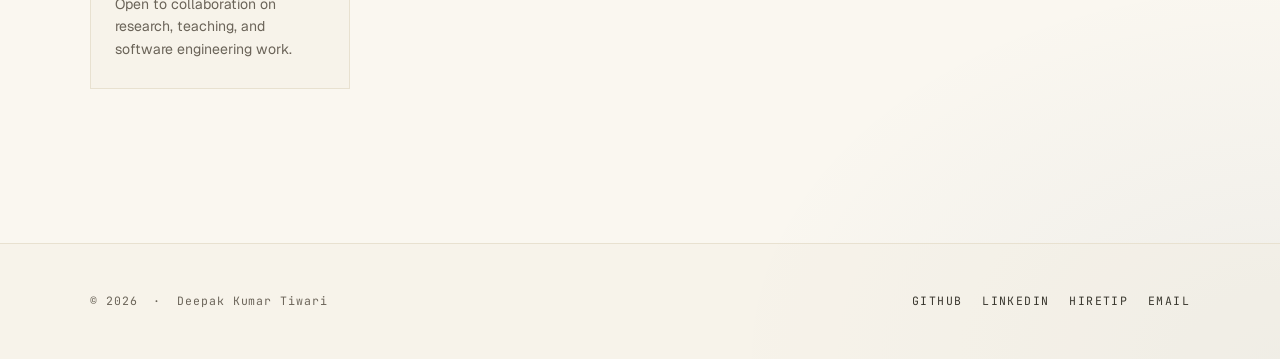
==== commit e5613c91: "added photo" ====
--- a/index.html
+++ b/index.html
@@ -65,6 +65,10 @@
           <span class="value">1 book · 2 research<br/>papers (UGC CARE)</span>
         </div>
       </div>
+      
+      <div class="hero-profile reveal d4">
+        <img src="handsome.jpeg" alt="Deepak Kumar Tiwari" class="profile-pic">
+      </div>
     </section>
 
     <div class="divider reveal d5"><span></span></div>
--- a/styles.css
+++ b/styles.css
@@ -28,7 +28,7 @@
   --step-2:  clamp(1.5rem, 1.3rem + 1vw, 2rem);
   --step-3:  clamp(2rem, 1.6rem + 2vw, 3rem);
   --step-4:  clamp(2.75rem, 2rem + 3.5vw, 4.5rem);
-  --step-5:  clamp(3.5rem, 2.3rem + 6vw, 7rem);
+  --step-5:  clamp(2.8rem, 2.3rem + 6vw, 7rem);
 
   /* Layout */
   --container: 1180px;
@@ -39,6 +39,13 @@
    Reset & base
    --------------------------------------------------------- */
 *,*::before,*::after { box-sizing: border-box; margin: 0; padding: 0; }
+
+/* Responsive media reset */
+img, picture, video, canvas, svg {
+  display: block;
+  max-width: 100%;
+  height: auto;
+}
 
 html { scroll-behavior: smooth; -webkit-text-size-adjust: 100%; }
 
@@ -147,8 +154,18 @@
 }
 
 .nav-inner {
-  display: flex; align-items: center; justify-content: space-between;
+  display: flex;
+  align-items: center;
+  justify-content: space-between;
+  flex-wrap: wrap;
+  gap: 1rem;
   padding-block: 1.1rem;
+}
+
+@media (max-width: 640px) {
+  .nav-inner {
+    justify-content: center;
+  }
 }
 
 .logo {
@@ -171,6 +188,8 @@
   font-family: var(--f-mono);
   font-size: 0.78rem;
   letter-spacing: 0.05em;
+  flex-wrap: wrap;
+  justify-content: center;
 }
 .nav-links a {
   position: relative;
@@ -207,6 +226,51 @@
   display: grid;
   grid-template-columns: 1fr;
   gap: 3rem;
+}
+
+/* Desktop 2-column layout for the image */
+@media (min-width: 840px) {
+  .hero {
+    grid-template-columns: 1fr auto;
+    align-items: start; /* FIXED: Aligns the image to the top instead of the middle */
+    gap: clamp(2rem, 5vw, 6rem);
+  }
+  
+  /* Keep text content in the left column */
+  .hero > div:not(.hero-profile) {
+    grid-column: 1;
+  }
+  
+  /* Image goes to the right column and spans all rows */
+  .hero-profile {
+    grid-column: 2;
+    grid-row: 1 / span 4;
+    justify-self: end;
+    margin-top: 1.5rem; /* FIXED: Pushes it slightly down so it aligns with "Deepak Kumar" */
+  }
+}
+
+.hero-profile {
+  width: clamp(250px, 30vw, 300px); /* Slightly refined the max-size so it stays perfectly proportionate */
+  margin-inline: auto; /* Centers image on mobile */
+}
+
+@media (min-width: 840px) {
+  .hero-profile {
+    margin-inline: 0; /* Align perfectly on desktop */
+  }
+}
+
+/* The circular image style */
+.profile-pic {
+  display: block;
+  width: 100%;
+  height: auto;
+  aspect-ratio: 1 / 1;
+  border-radius: 50%;
+  object-fit: cover;
+  object-position: center; /* Ensures your face is centered */
+  border: 3px solid var(--ink); /* Matches the dark elegant stroke in your design */
 }
 
 .hero-name {
@@ -497,6 +561,8 @@
   min-height: 180px;
   position: relative;
   overflow: hidden;
+  color: inherit;
+  text-decoration: none;
 }
 .feature-card::after {
   content: '';
@@ -540,10 +606,19 @@
 }
 .footer-inner {
   display: flex;
-  flex-wrap: wrap;
-  justify-content: space-between;
+  flex-direction: column;
+  justify-content: center;
   align-items: center;
+  text-align: center;
   gap: 1.5rem;
+}
+
+@media (min-width: 640px) {
+  .footer-inner {
+    flex-direction: row;
+    justify-content: space-between;
+    text-align: left;
+  }
 }
 .footer-inner p {
   font-family: var(--f-mono);
@@ -764,4 +839,4 @@
 }
 @media (max-width: 480px) {
   .nav-links { font-size: 0.68rem; gap: 0.55rem; }
-}
+}
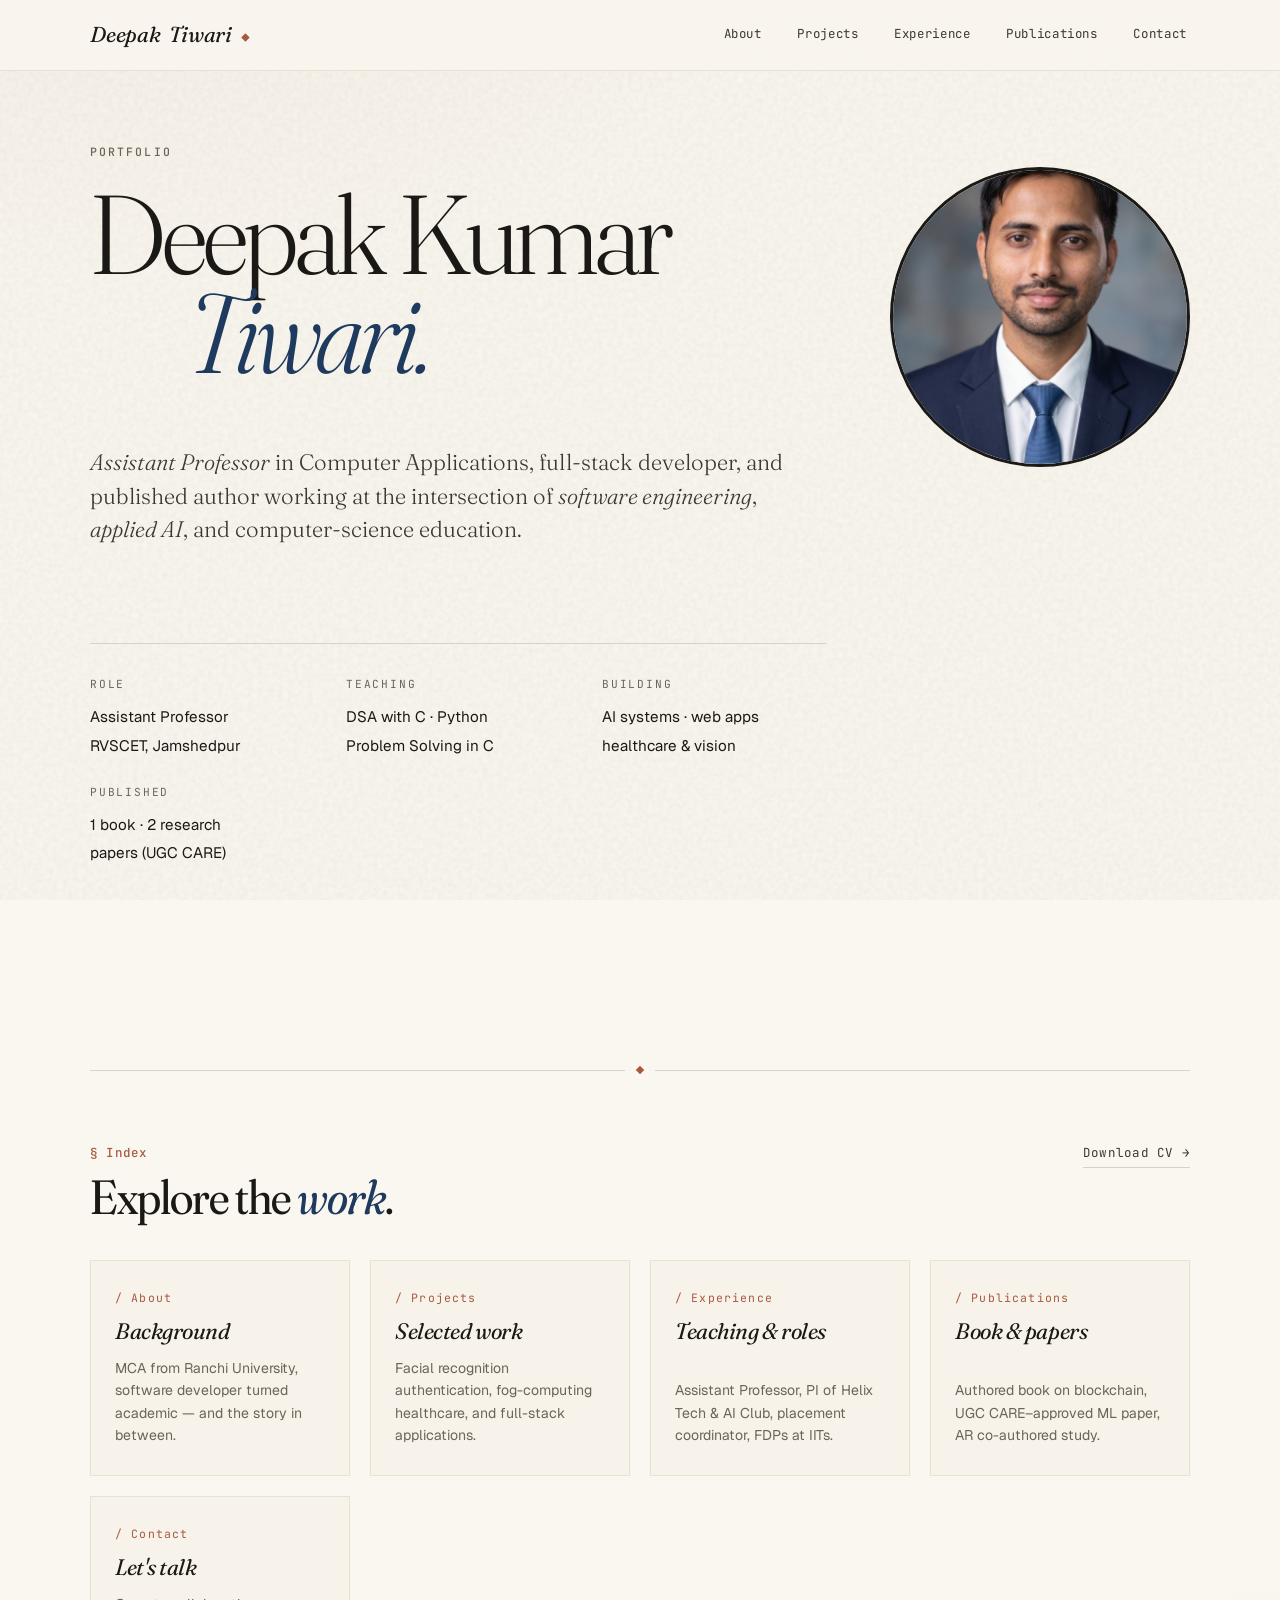
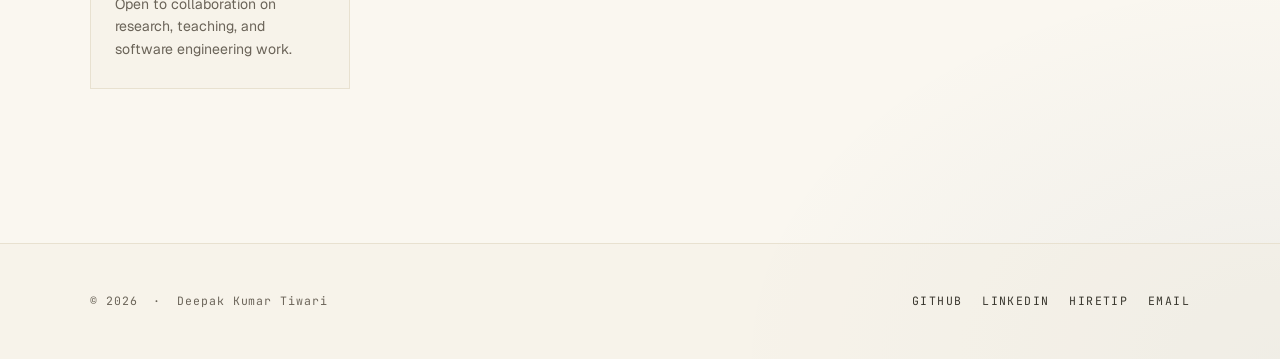
==== commit 209e0e0d: "Correction in a different module and changing the photograph" ====
--- a/index.html
+++ b/index.html
@@ -32,7 +32,7 @@
   <main class="container">
     <section class="hero">
       <div>
-        <p class="eyebrow reveal d1">Portfolio — MMXXVI</p>
+        <p class="eyebrow reveal d1">Portfolio</p>
         <h1 class="hero-name reveal d2" style="margin-top: 1.5rem;">
           Deepak&nbsp;Kumar
           <span class="line2 italic">Tiwari.</span>
--- a/styles.css
+++ b/styles.css
@@ -839,4 +839,4 @@
 }
 @media (max-width: 480px) {
   .nav-links { font-size: 0.68rem; gap: 0.55rem; }
-}+}
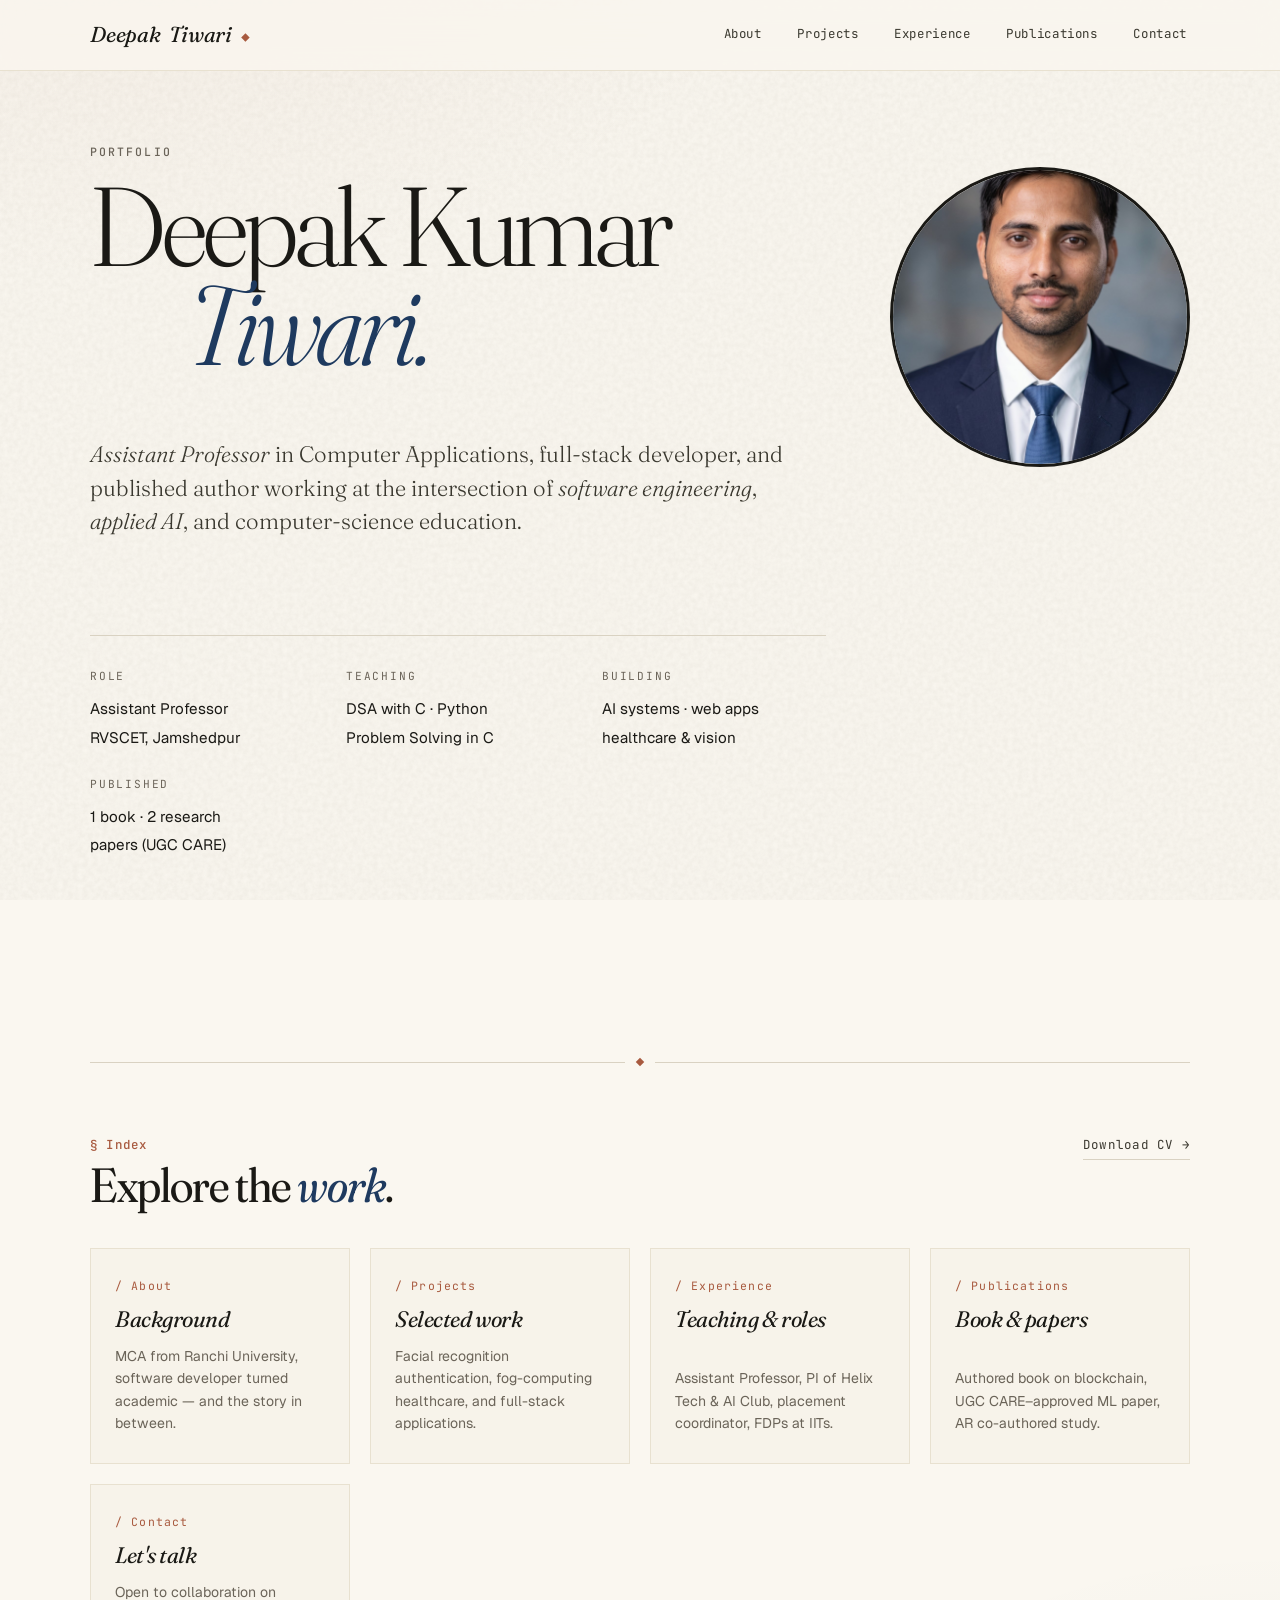
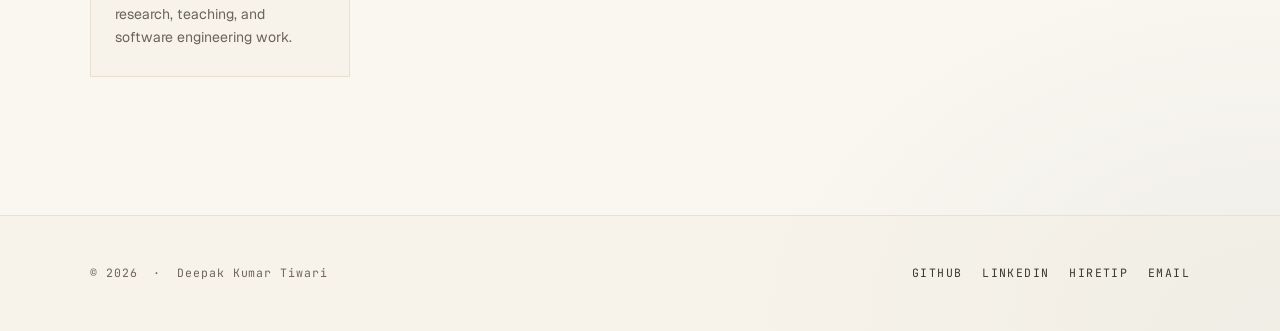
==== commit bf9b3001: "Mobile responsive image and padding issue some how resolve 1.0" ====
--- a/index.html
+++ b/index.html
@@ -11,6 +11,41 @@
   <link href="https://fonts.googleapis.com/css2?family=Fraunces:ital,opsz,wght,SOFT@0,9..144,300..700,30..100;1,9..144,300..700,30..100&family=Geist:wght@300;400;500;600&family=JetBrains+Mono:wght@400;500&display=swap" rel="stylesheet" />
 
   <link rel="stylesheet" href="styles.css" />
+
+  <style>
+    /* --- Home: local refinements --- */
+
+    /* Kill inline margin/padding repeats */
+    .hero-name          { margin-top: 1rem; }
+    .index-head         { display: flex; align-items: baseline; justify-content: space-between; flex-wrap: wrap; gap: 1rem; }
+    .index-head .title  { font-size: var(--step-3); margin-top: 0.25rem; }
+    .index-section      { padding-bottom: 3rem; }
+
+    /* --- Mobile: image sits directly under the name --- */
+    @media (max-width: 768px) {
+      .hero {
+        display: flex;
+        flex-direction: column;
+        gap: 1.25rem;
+      }
+      .hero .hero-title-wrap { order: 1; }
+      .hero .hero-profile    { order: 2; margin: 0; }
+      .hero .hero-lede-wrap  { order: 3; }
+      .hero .hero-meta       { order: 4; }
+
+      /* Tighter profile image on small screens */
+      .hero-profile .profile-pic {
+        display: block;
+        width: min(72%, 280px);
+        height: auto;
+        margin: 0 auto;
+        border-radius: 12px;
+      }
+
+      .hero-name { margin-top: 0.5rem; }
+      .index-section { padding-bottom: 2rem; }
+    }
+  </style>
 </head>
 <body>
 
@@ -31,15 +66,15 @@
 
   <main class="container">
     <section class="hero">
-      <div>
+      <div class="hero-title-wrap">
         <p class="eyebrow reveal d1">Portfolio</p>
-        <h1 class="hero-name reveal d2" style="margin-top: 1.5rem;">
+        <h1 class="hero-name reveal d2">
           Deepak&nbsp;Kumar
           <span class="line2 italic">Tiwari.</span>
         </h1>
       </div>
 
-      <div class="reveal d3">
+      <div class="hero-lede-wrap reveal d3">
         <p class="hero-lede">
           <em class="italic">Assistant Professor</em> in Computer Applications, full-stack developer,
           and published author working at the intersection of <em class="italic">software
@@ -65,19 +100,19 @@
           <span class="value">1 book · 2 research<br/>papers (UGC CARE)</span>
         </div>
       </div>
-      
+
       <div class="hero-profile reveal d4">
-        <img src="handsome.jpeg" alt="Deepak Kumar Tiwari" class="profile-pic">
+        <img src="handsome1.jpeg" alt="Deepak Kumar Tiwari" class="profile-pic">
       </div>
     </section>
 
     <div class="divider reveal d5"><span></span></div>
 
-    <section class="reveal d5" style="padding-bottom: 4rem;">
-      <div style="display: flex; align-items: baseline; justify-content: space-between; flex-wrap: wrap; gap: 1rem;">
+    <section class="reveal d5 index-section">
+      <div class="index-head">
         <div>
           <span class="section-num">§ Index</span>
-          <h2 class="display" style="font-size: var(--step-3); margin-top: 0.5rem;">
+          <h2 class="display title">
             Explore the <span class="italic" style="color: var(--accent);">work</span>.
           </h2>
         </div>
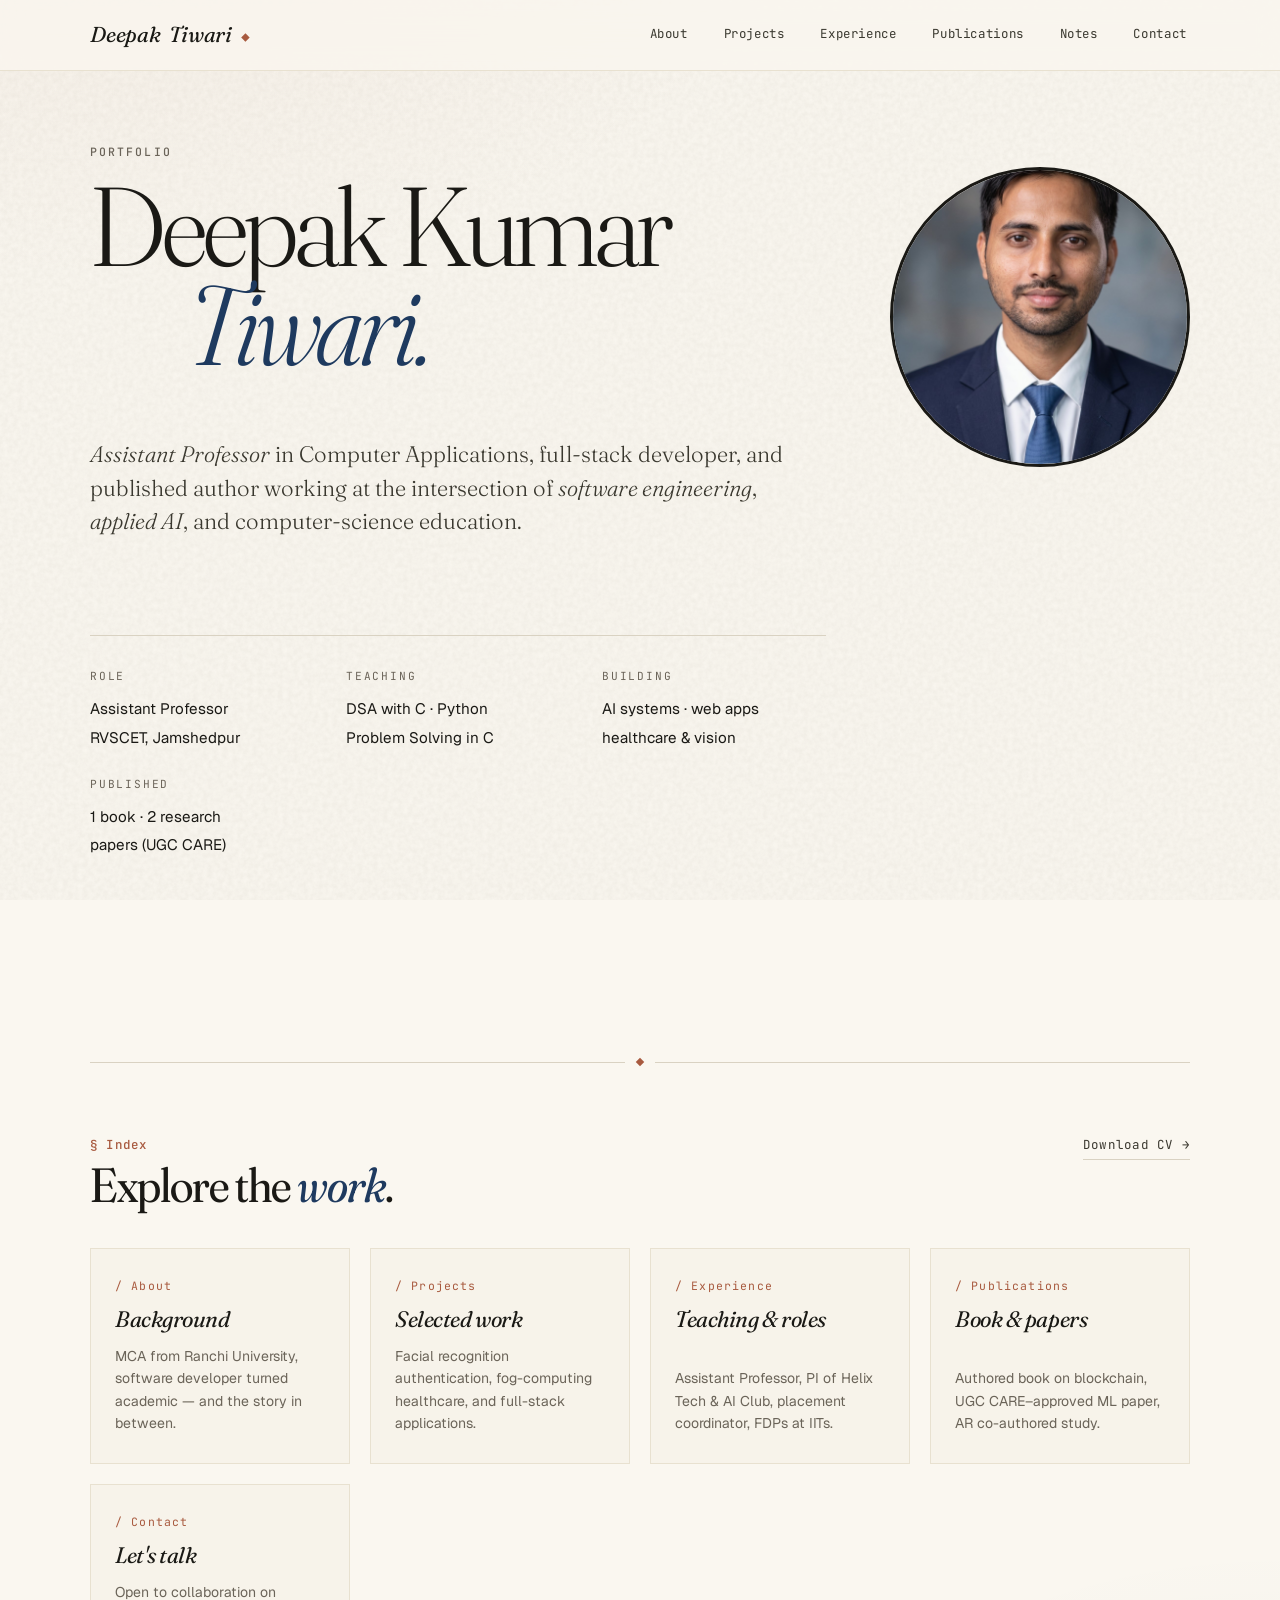
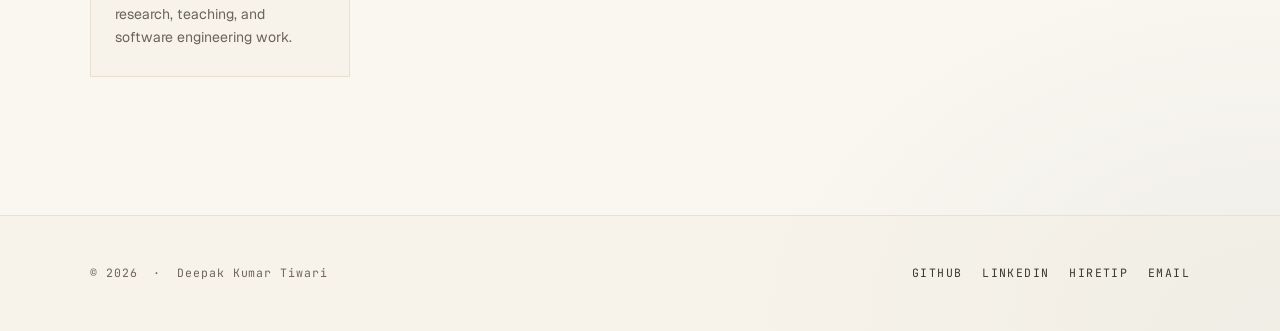
==== commit 20b5d7be: "Notes section is added" ====
--- a/index.html
+++ b/index.html
@@ -59,6 +59,7 @@
         <li><a href="projects.html"><span class="num"></span>Projects</a></li>
         <li><a href="experience.html"><span class="num"></span>Experience</a></li>
         <li><a href="publications.html"><span class="num"></span>Publications</a></li>
+        <li><a href="notes.html"><span class="num"></span>Notes</a></li>
         <li><a href="contact.html"><span class="num"></span>Contact</a></li>
       </ul>
     </div>
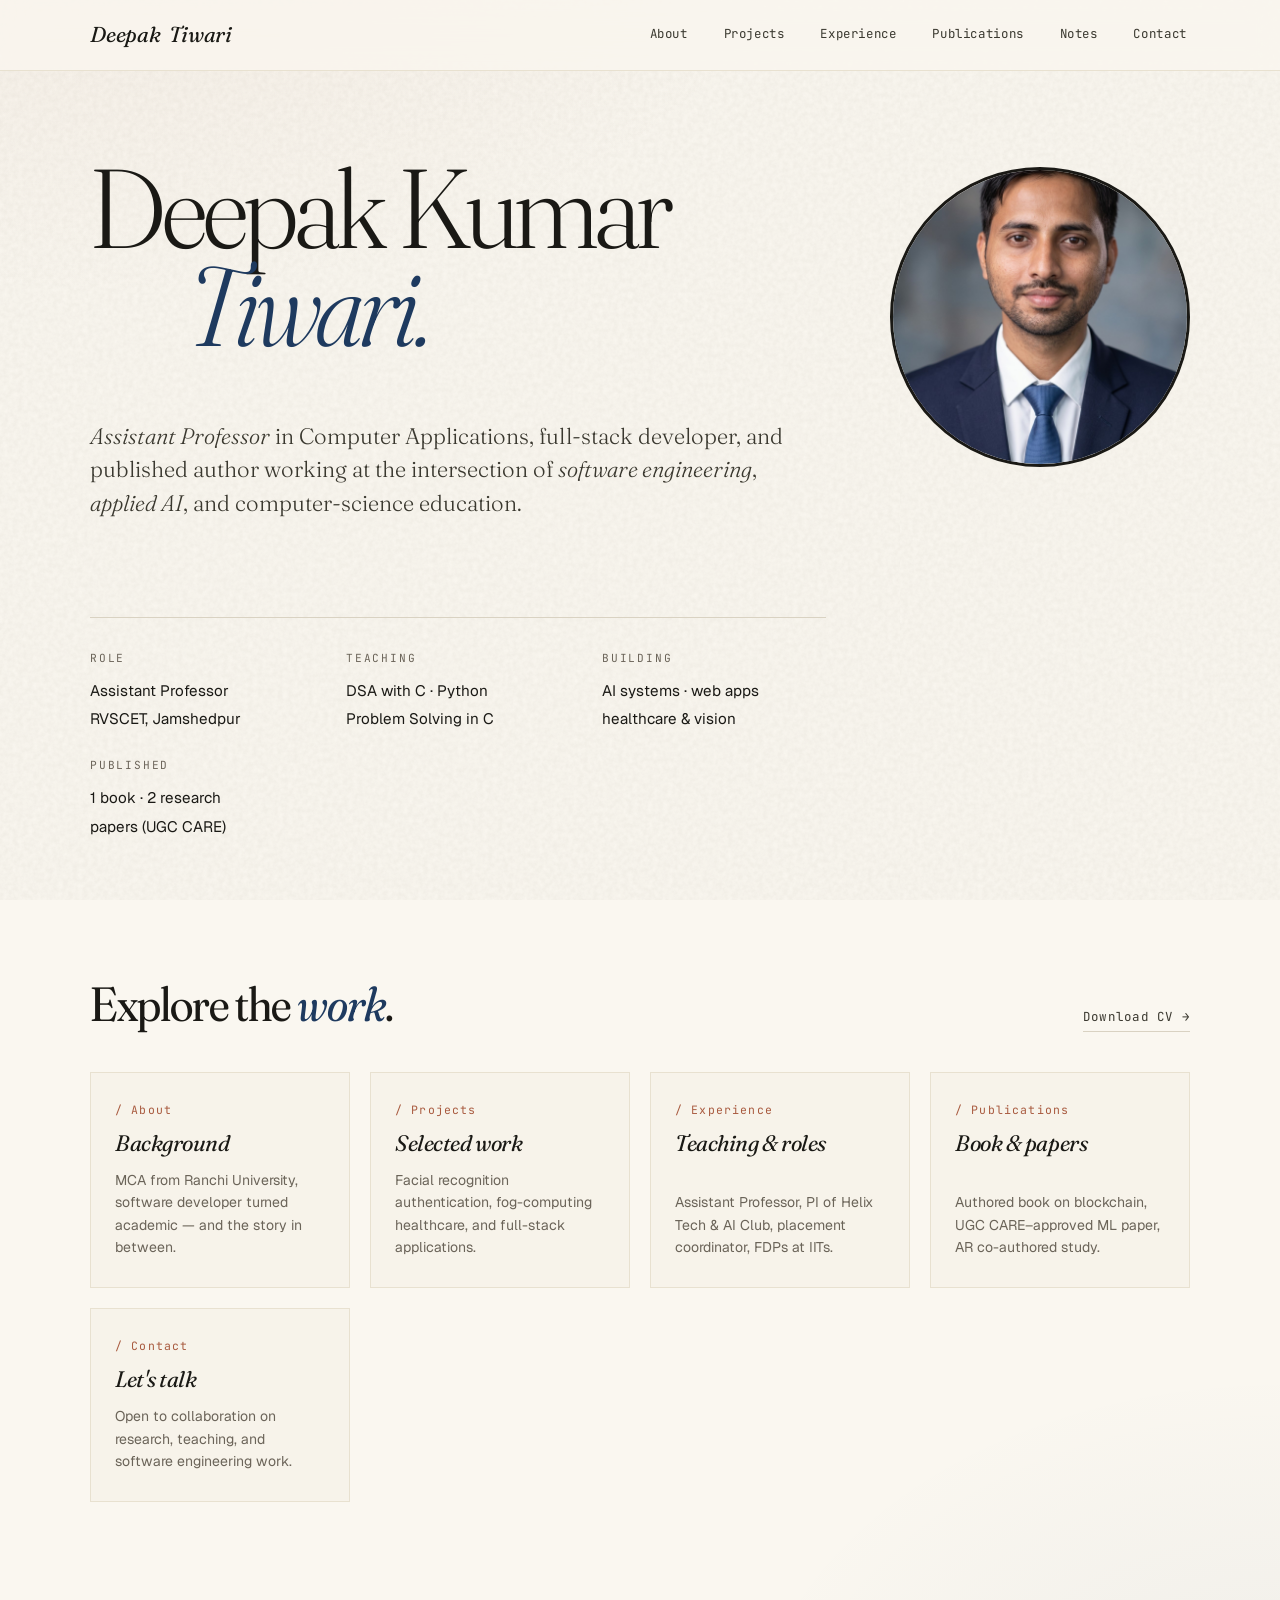
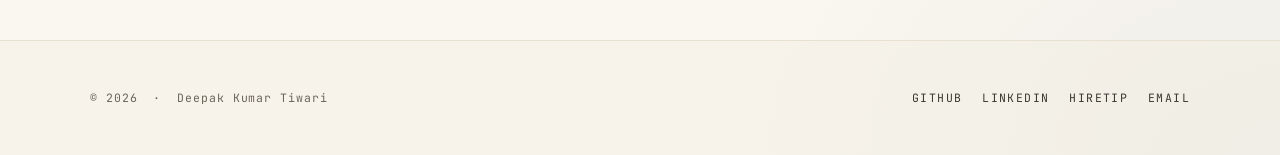
==== commit 8a552741: "Add Advanced Python and Operating System lab manuals; apply documentation corrections and improvemen" ====
--- a/index.html
+++ b/index.html
@@ -52,7 +52,7 @@
   <nav class="nav">
     <div class="container nav-inner">
       <a href="index.html" class="logo" aria-label="Home">
-        Deepak<span class="italic">&nbsp;Tiwari</span><span class="mark"></span>
+        Deepak<span class="italic">&nbsp;Tiwari</span>
       </a>
       <ul class="nav-links">
         <li><a href="about.html"><span class="num"></span>About</a></li>
@@ -68,7 +68,7 @@
   <main class="container">
     <section class="hero">
       <div class="hero-title-wrap">
-        <p class="eyebrow reveal d1">Portfolio</p>
+        <!-- <p class="eyebrow reveal d1">Portfolio</p> -->
         <h1 class="hero-name reveal d2">
           Deepak&nbsp;Kumar
           <span class="line2 italic">Tiwari.</span>
@@ -107,12 +107,10 @@
       </div>
     </section>
 
-    <div class="divider reveal d5"><span></span></div>
-
     <section class="reveal d5 index-section">
       <div class="index-head">
         <div>
-          <span class="section-num">§ Index</span>
+          
           <h2 class="display title">
             Explore the <span class="italic" style="color: var(--accent);">work</span>.
           </h2>
